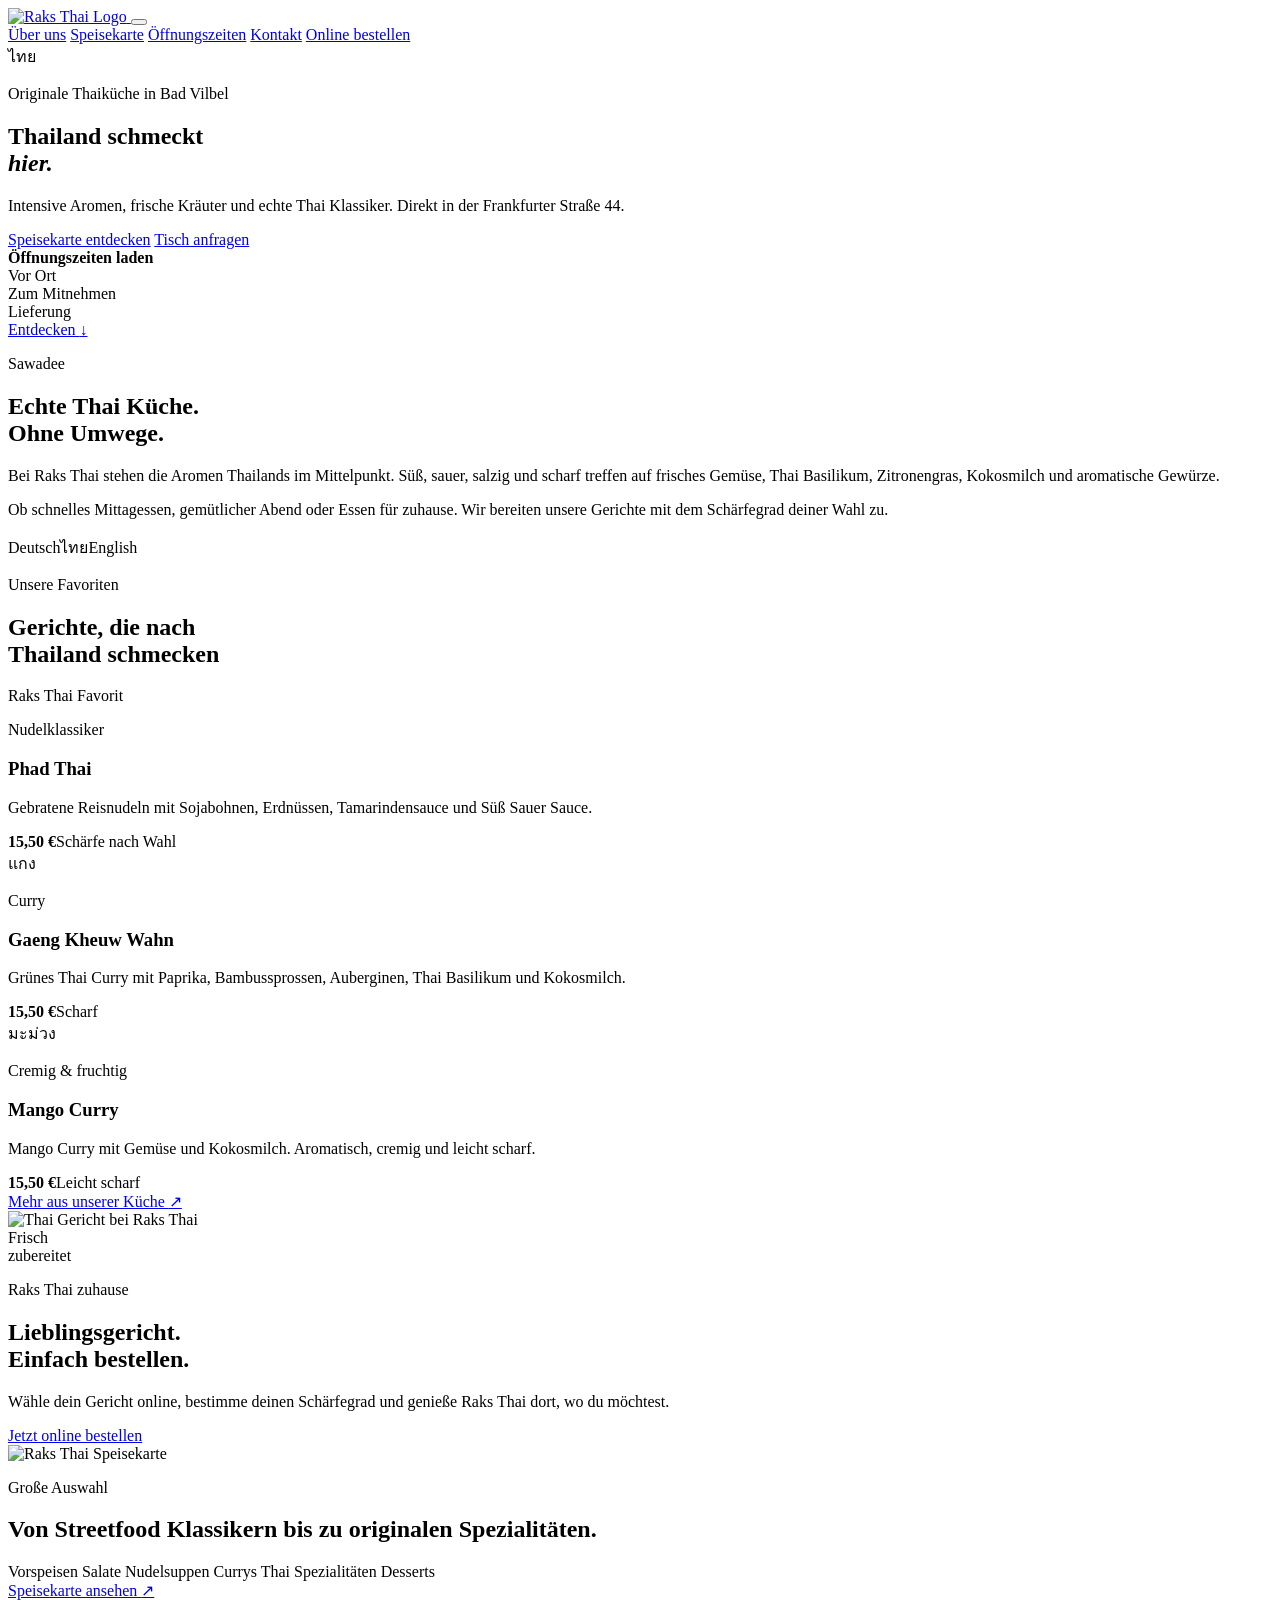
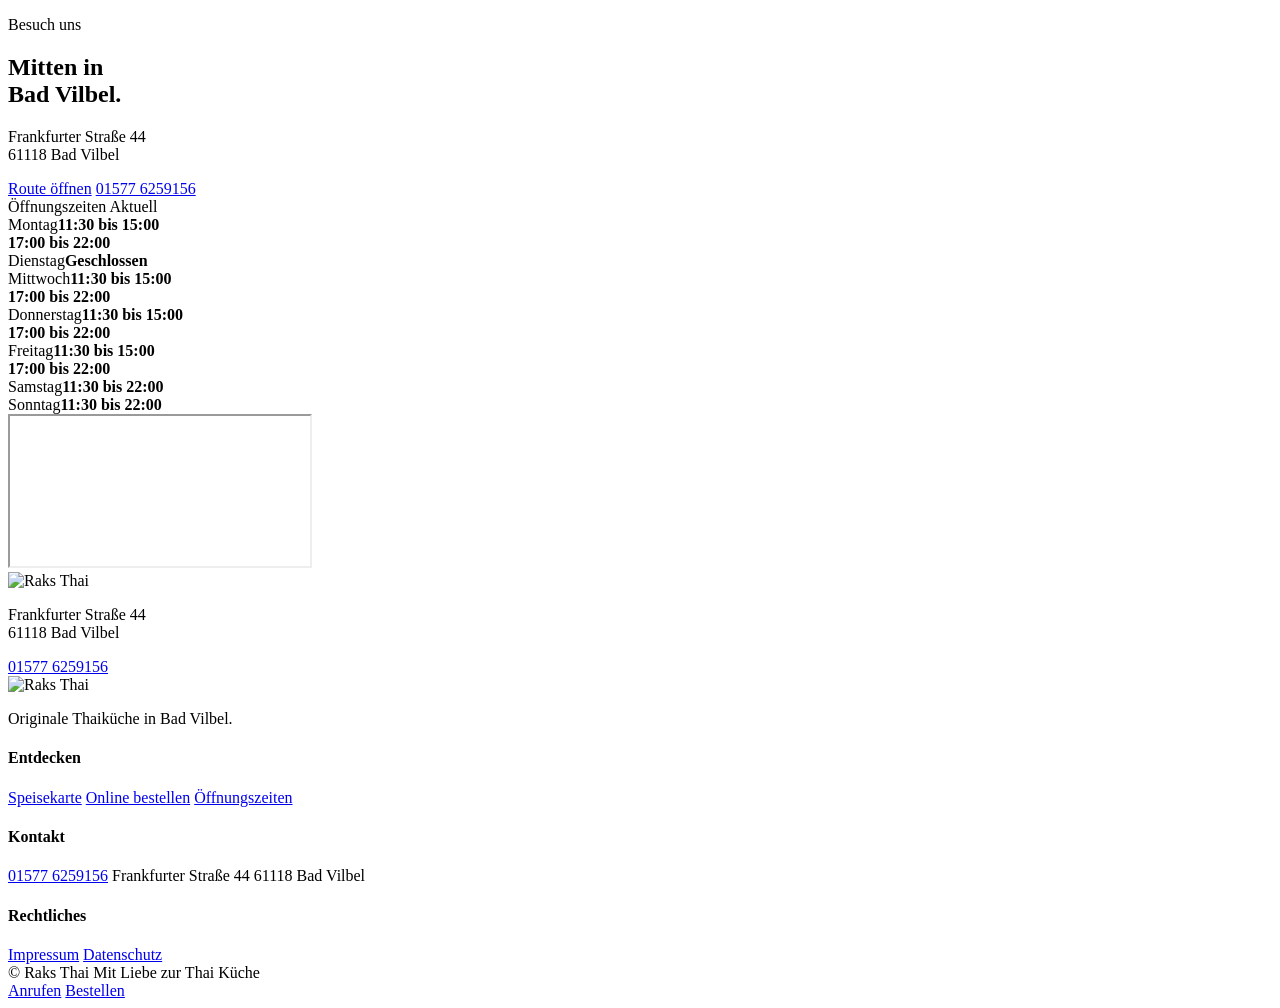
==== index.html @ 55d2ac57 "Build Raks Thai homepage" ====
<!doctype html>
<html lang="de">
<head>
  <meta charset="utf-8">
  <meta name="viewport" content="width=device-width, initial-scale=1">
  <title>Raks Thai | Originale Thaiküche in Bad Vilbel</title>
  <meta name="description" content="Authentische thailändische Küche in Bad Vilbel. Raks Thai serviert Thai Klassiker, Currys, Phad Thai und originale Spezialitäten frisch vor Ort und zum Mitnehmen.">
  <meta name="theme-color" content="#8f1f24">
  <meta property="og:title" content="Raks Thai | Originale Thaiküche in Bad Vilbel">
  <meta property="og:description" content="Authentische Thai Küche mit kräftigen Aromen, frischen Zutaten und echter Gastfreundschaft.">
  <meta property="og:type" content="restaurant">
  <meta property="og:image" content="https://images-cdn.sellwerk.de/?format=jpeg&src=https%3A%2F%2Fimages.sellwerk.de%2Fcompanyimages%2F22cda098-b34c-4982-bbed-6cd70a6746fd%2F3be06e73-dcd8-406e-a122-ca9f0f083977-original&width=2400">
  <link rel="preconnect" href="https://fonts.googleapis.com">
  <link rel="preconnect" href="https://fonts.gstatic.com" crossorigin>
  <link href="https://fonts.googleapis.com/css2?family=DM+Sans:wght@400;500;600;700&family=Playfair+Display:wght@600;700&display=swap" rel="stylesheet">
  <link rel="icon" href="https://static.lieferando.de/images/restaurants/de/RN5QORRN/logo_465x320.png">
  <link rel="stylesheet" href="/assets/styles.css">
  <script type="application/ld+json">
  {
    "@context":"https://schema.org",
    "@type":"Restaurant",
    "name":"Raks Thai Originales Thairestaurant",
    "image":"https://images-cdn.sellwerk.de/?format=jpeg&src=https%3A%2F%2Fimages.sellwerk.de%2Fcompanyimages%2F22cda098-b34c-4982-bbed-6cd70a6746fd%2F3be06e73-dcd8-406e-a122-ca9f0f083977-original&width=2400",
    "telephone":"+4915776259156",
    "servesCuisine":"Thai",
    "priceRange":"€€",
    "address":{
      "@type":"PostalAddress",
      "streetAddress":"Frankfurter Straße 44",
      "postalCode":"61118",
      "addressLocality":"Bad Vilbel",
      "addressCountry":"DE"
    },
    "openingHoursSpecification":[
      {"@type":"OpeningHoursSpecification","dayOfWeek":"Monday","opens":"11:30","closes":"15:00"},
      {"@type":"OpeningHoursSpecification","dayOfWeek":"Monday","opens":"17:00","closes":"22:00"},
      {"@type":"OpeningHoursSpecification","dayOfWeek":["Wednesday","Thursday","Friday"],"opens":"11:30","closes":"15:00"},
      {"@type":"OpeningHoursSpecification","dayOfWeek":["Wednesday","Thursday","Friday"],"opens":"17:00","closes":"22:00"},
      {"@type":"OpeningHoursSpecification","dayOfWeek":["Saturday","Sunday"],"opens":"11:30","closes":"22:00"}
    ]
  }
  </script>
</head>
<body>
  <div class="grain"></div>

  <header class="site-header" data-header>
    <a class="brand" href="/" aria-label="Raks Thai Startseite">
      <img src="https://static.lieferando.de/images/restaurants/de/RN5QORRN/logo_465x320.png" alt="Raks Thai Logo">
    </a>
    <button class="nav-toggle" type="button" aria-label="Menü öffnen" aria-expanded="false" data-nav-toggle>
      <span></span><span></span>
    </button>
    <nav class="main-nav" data-nav>
      <a href="#ueber-uns">Über uns</a>
      <a href="/speisekarte.html">Speisekarte</a>
      <a href="#zeiten">Öffnungszeiten</a>
      <a href="#kontakt">Kontakt</a>
      <a class="nav-cta" href="https://www.raks-thai-thailndisches-restaurant-bad-vilbel.de/" target="_blank" rel="noopener">Online bestellen</a>
    </nav>
  </header>

  <main>
    <section class="hero">
      <div class="hero-media" aria-hidden="true"></div>
      <div class="hero-shade"></div>
      <div class="thai-mark thai-mark-one">ไทย</div>
      <div class="hero-content container reveal">
        <p class="eyebrow">Originale Thaiküche in Bad Vilbel</p>
        <h1>Thailand schmeckt<br><em>hier.</em></h1>
        <p class="hero-copy">Intensive Aromen, frische Kräuter und echte Thai Klassiker. Direkt in der Frankfurter Straße 44.</p>
        <div class="hero-actions">
          <a class="btn btn-primary" href="/speisekarte.html">Speisekarte entdecken</a>
          <a class="btn btn-ghost" href="tel:+4915776259156">Tisch anfragen</a>
        </div>
        <div class="hero-meta">
          <div><span class="dot"></span><strong data-open-label>Öffnungszeiten laden</strong></div>
          <div>Vor Ort</div>
          <div>Zum Mitnehmen</div>
          <div>Lieferung</div>
        </div>
      </div>
      <a class="scroll-hint" href="#signatures" aria-label="Weiter zu unseren Gerichten">Entdecken <span>↓</span></a>
    </section>

    <section class="intro section" id="ueber-uns">
      <div class="container split">
        <div class="section-heading reveal">
          <p class="eyebrow dark">Sawadee</p>
          <h2>Echte Thai Küche.<br>Ohne Umwege.</h2>
        </div>
        <div class="intro-copy reveal">
          <p class="lead">Bei Raks Thai stehen die Aromen Thailands im Mittelpunkt. Süß, sauer, salzig und scharf treffen auf frisches Gemüse, Thai Basilikum, Zitronengras, Kokosmilch und aromatische Gewürze.</p>
          <p>Ob schnelles Mittagessen, gemütlicher Abend oder Essen für zuhause. Wir bereiten unsere Gerichte mit dem Schärfegrad deiner Wahl zu.</p>
          <div class="mini-features">
            <span>Deutsch</span><span>ไทย</span><span>English</span>
          </div>
        </div>
      </div>
    </section>

    <section class="signatures section" id="signatures">
      <div class="container">
        <div class="section-heading centered reveal">
          <p class="eyebrow">Unsere Favoriten</p>
          <h2>Gerichte, die nach<br>Thailand schmecken</h2>
        </div>

        <div class="dish-grid">
          <article class="dish-card dish-featured reveal">
            <div class="dish-photo photo-main">
              <span class="dish-badge">Raks Thai Favorit</span>
            </div>
            <div class="dish-info">
              <p class="dish-kicker">Nudelklassiker</p>
              <h3>Phad Thai</h3>
              <p>Gebratene Reisnudeln mit Sojabohnen, Erdnüssen, Tamarindensauce und Süß Sauer Sauce.</p>
              <div class="dish-bottom"><strong>15,50 €</strong><span>Schärfe nach Wahl</span></div>
            </div>
          </article>

          <article class="dish-card reveal">
            <div class="dish-illustration curry">
              <span>แกง</span>
            </div>
            <div class="dish-info">
              <p class="dish-kicker">Curry</p>
              <h3>Gaeng Kheuw Wahn</h3>
              <p>Grünes Thai Curry mit Paprika, Bambussprossen, Auberginen, Thai Basilikum und Kokosmilch.</p>
              <div class="dish-bottom"><strong>15,50 €</strong><span>Scharf</span></div>
            </div>
          </article>

          <article class="dish-card reveal">
            <div class="dish-illustration mango">
              <span>มะม่วง</span>
            </div>
            <div class="dish-info">
              <p class="dish-kicker">Cremig & fruchtig</p>
              <h3>Mango Curry</h3>
              <p>Mango Curry mit Gemüse und Kokosmilch. Aromatisch, cremig und leicht scharf.</p>
              <div class="dish-bottom"><strong>15,50 €</strong><span>Leicht scharf</span></div>
            </div>
          </article>
        </div>

        <div class="section-cta reveal">
          <a class="text-link" href="/speisekarte.html">Mehr aus unserer Küche <span>↗</span></a>
        </div>
      </div>
    </section>

    <section class="order-band section">
      <div class="container order-grid">
        <div class="order-visual reveal">
          <img src="https://images-cdn.sellwerk.de/?format=jpeg&src=https%3A%2F%2Fimages.sellwerk.de%2Fcompanyimages%2F22cda098-b34c-4982-bbed-6cd70a6746fd%2F3be06e73-dcd8-406e-a122-ca9f0f083977-original&width=2400" alt="Thai Gericht bei Raks Thai" loading="lazy">
          <div class="order-stamp">Frisch<br>zubereitet</div>
        </div>
        <div class="order-copy reveal">
          <p class="eyebrow dark">Raks Thai zuhause</p>
          <h2>Lieblingsgericht.<br>Einfach bestellen.</h2>
          <p>Wähle dein Gericht online, bestimme deinen Schärfegrad und genieße Raks Thai dort, wo du möchtest.</p>
          <a class="btn btn-dark" href="https://www.raks-thai-thailndisches-restaurant-bad-vilbel.de/" target="_blank" rel="noopener">Jetzt online bestellen</a>
        </div>
      </div>
    </section>

    <section class="menu-preview section">
      <div class="container menu-preview-grid">
        <div class="menu-shot reveal">
          <img src="https://menu02.restaurantguru.com/m2/menu-Raks-Thai-Originales-Thairestaurant-6f3.jpg" alt="Raks Thai Speisekarte" loading="lazy">
        </div>
        <div class="menu-preview-copy reveal">
          <p class="eyebrow">Große Auswahl</p>
          <h2>Von Streetfood Klassikern bis zu originalen Spezialitäten.</h2>
          <div class="menu-categories">
            <span>Vorspeisen</span>
            <span>Salate</span>
            <span>Nudelsuppen</span>
            <span>Currys</span>
            <span>Thai Spezialitäten</span>
            <span>Desserts</span>
          </div>
          <a class="text-link light" href="/speisekarte.html">Speisekarte ansehen <span>↗</span></a>
        </div>
      </div>
    </section>

    <section class="visit section" id="zeiten">
      <div class="container visit-grid">
        <div class="visit-copy reveal">
          <p class="eyebrow dark">Besuch uns</p>
          <h2>Mitten in<br>Bad Vilbel.</h2>
          <p class="address">Frankfurter Straße 44<br>61118 Bad Vilbel</p>
          <div class="visit-buttons">
            <a class="btn btn-dark" href="https://www.google.com/maps/search/?api=1&query=Raks+Thai+Frankfurter+Strasse+44+61118+Bad+Vilbel" target="_blank" rel="noopener">Route öffnen</a>
            <a class="btn btn-outline-dark" href="tel:+4915776259156">01577 6259156</a>
          </div>
        </div>

        <div class="hours-card reveal">
          <div class="hours-top">
            <span>Öffnungszeiten</span>
            <span class="open-pill" data-open-pill>Aktuell</span>
          </div>
          <div class="hours-list">
            <div><span>Montag</span><strong>11:30 bis 15:00<br>17:00 bis 22:00</strong></div>
            <div class="closed"><span>Dienstag</span><strong>Geschlossen</strong></div>
            <div><span>Mittwoch</span><strong>11:30 bis 15:00<br>17:00 bis 22:00</strong></div>
            <div><span>Donnerstag</span><strong>11:30 bis 15:00<br>17:00 bis 22:00</strong></div>
            <div><span>Freitag</span><strong>11:30 bis 15:00<br>17:00 bis 22:00</strong></div>
            <div><span>Samstag</span><strong>11:30 bis 22:00</strong></div>
            <div><span>Sonntag</span><strong>11:30 bis 22:00</strong></div>
          </div>
        </div>
      </div>
    </section>

    <section class="map-wrap" id="kontakt">
      <iframe title="Raks Thai auf der Karte" src="https://maps.google.com/maps?q=Frankfurter%20Stra%C3%9Fe%2044%2C%2061118%20Bad%20Vilbel&t=&z=16&ie=UTF8&iwloc=&output=embed" loading="lazy" referrerpolicy="no-referrer-when-downgrade"></iframe>
      <div class="map-card">
        <img src="https://static.lieferando.de/images/restaurants/de/RN5QORRN/logo_465x320.png" alt="Raks Thai">
        <p>Frankfurter Straße 44<br>61118 Bad Vilbel</p>
        <a href="tel:+4915776259156">01577 6259156</a>
      </div>
    </section>
  </main>

  <footer class="footer">
    <div class="container footer-grid">
      <div class="footer-brand">
        <img src="https://static.lieferando.de/images/restaurants/de/RN5QORRN/logo_465x320.png" alt="Raks Thai">
        <p>Originale Thaiküche in Bad Vilbel.</p>
      </div>
      <div>
        <h4>Entdecken</h4>
        <a href="/speisekarte.html">Speisekarte</a>
        <a href="https://www.raks-thai-thailndisches-restaurant-bad-vilbel.de/" target="_blank" rel="noopener">Online bestellen</a>
        <a href="#zeiten">Öffnungszeiten</a>
      </div>
      <div>
        <h4>Kontakt</h4>
        <a href="tel:+4915776259156">01577 6259156</a>
        <span>Frankfurter Straße 44</span>
        <span>61118 Bad Vilbel</span>
      </div>
      <div>
        <h4>Rechtliches</h4>
        <a href="/impressum.html">Impressum</a>
        <a href="/datenschutz.html">Datenschutz</a>
      </div>
    </div>
    <div class="container footer-bottom">
      <span>© <span data-year></span> Raks Thai</span>
      <span>Mit Liebe zur Thai Küche</span>
    </div>
  </footer>

  <div class="mobile-actions">
    <a href="tel:+4915776259156">Anrufen</a>
    <a class="mobile-primary" href="https://www.raks-thai-thailndisches-restaurant-bad-vilbel.de/" target="_blank" rel="noopener">Bestellen</a>
  </div>

  <script src="/assets/app.js" defer></script>
</body>
</html>
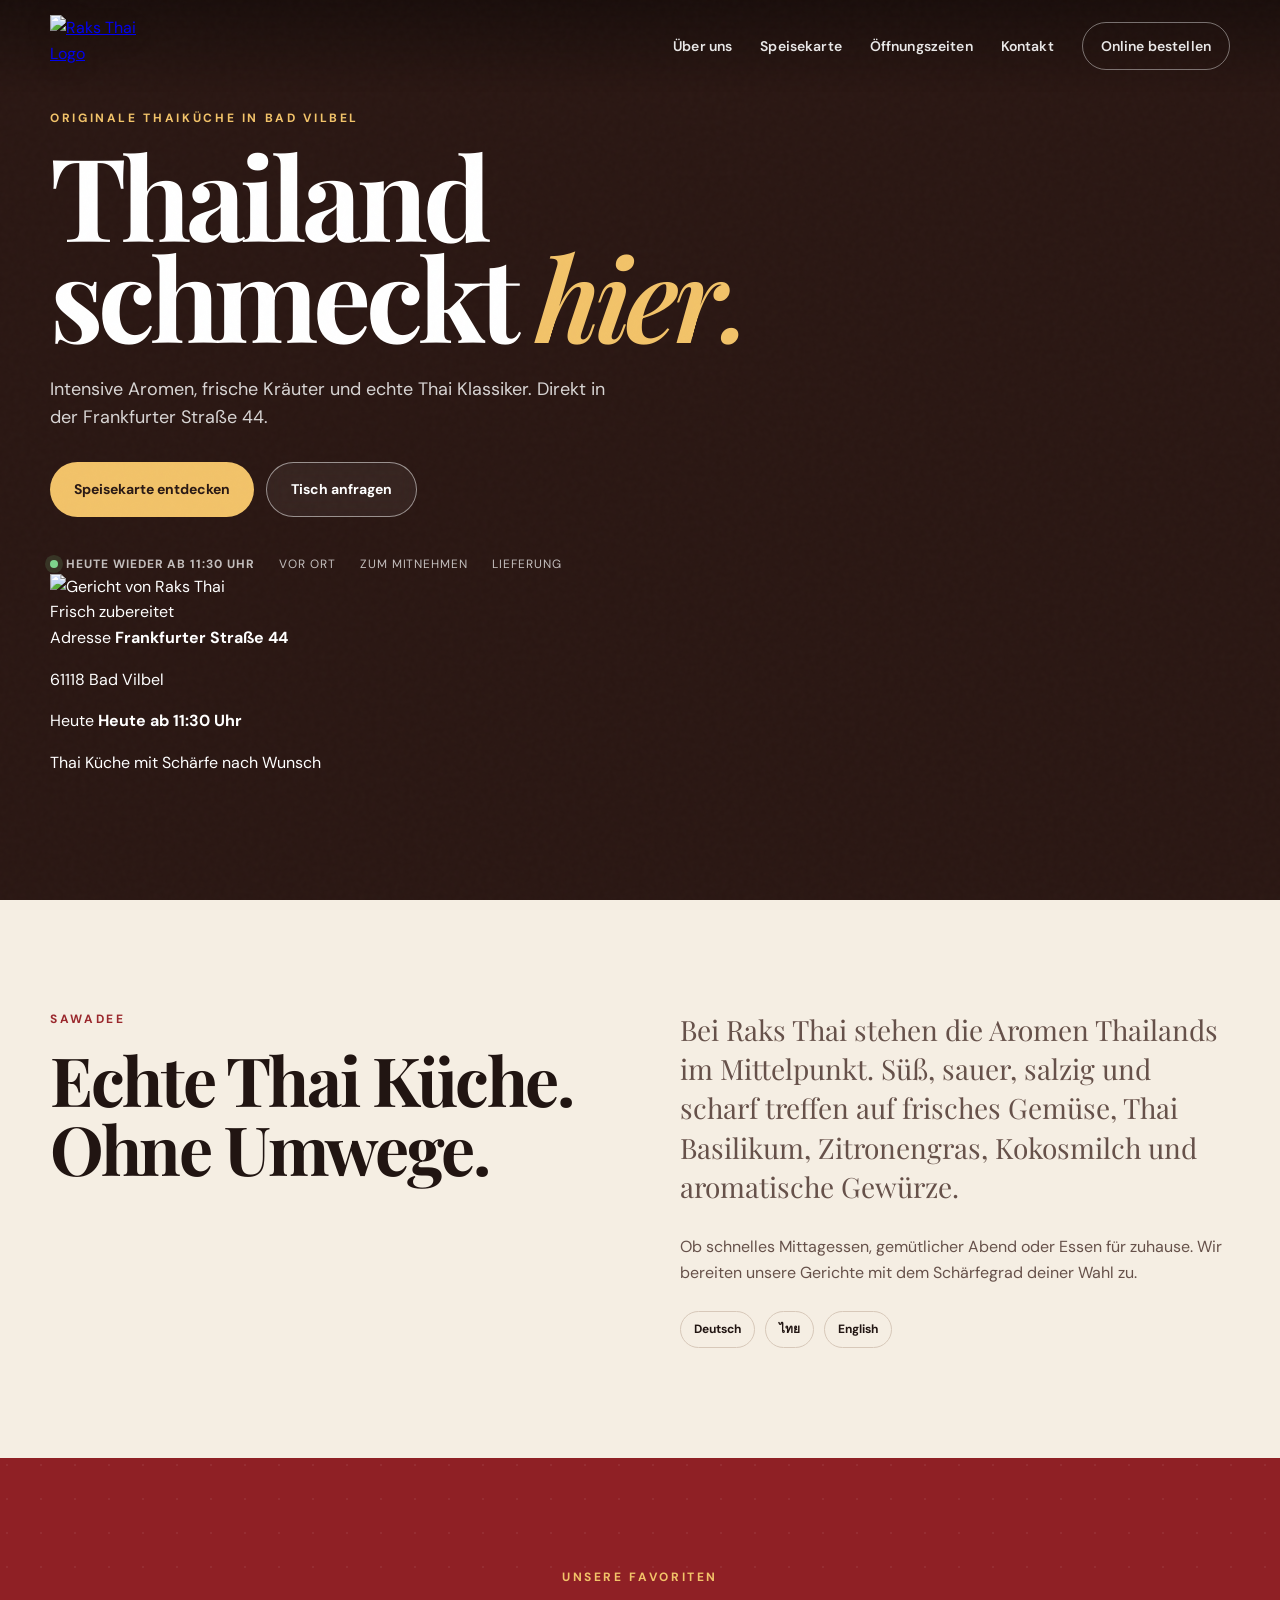
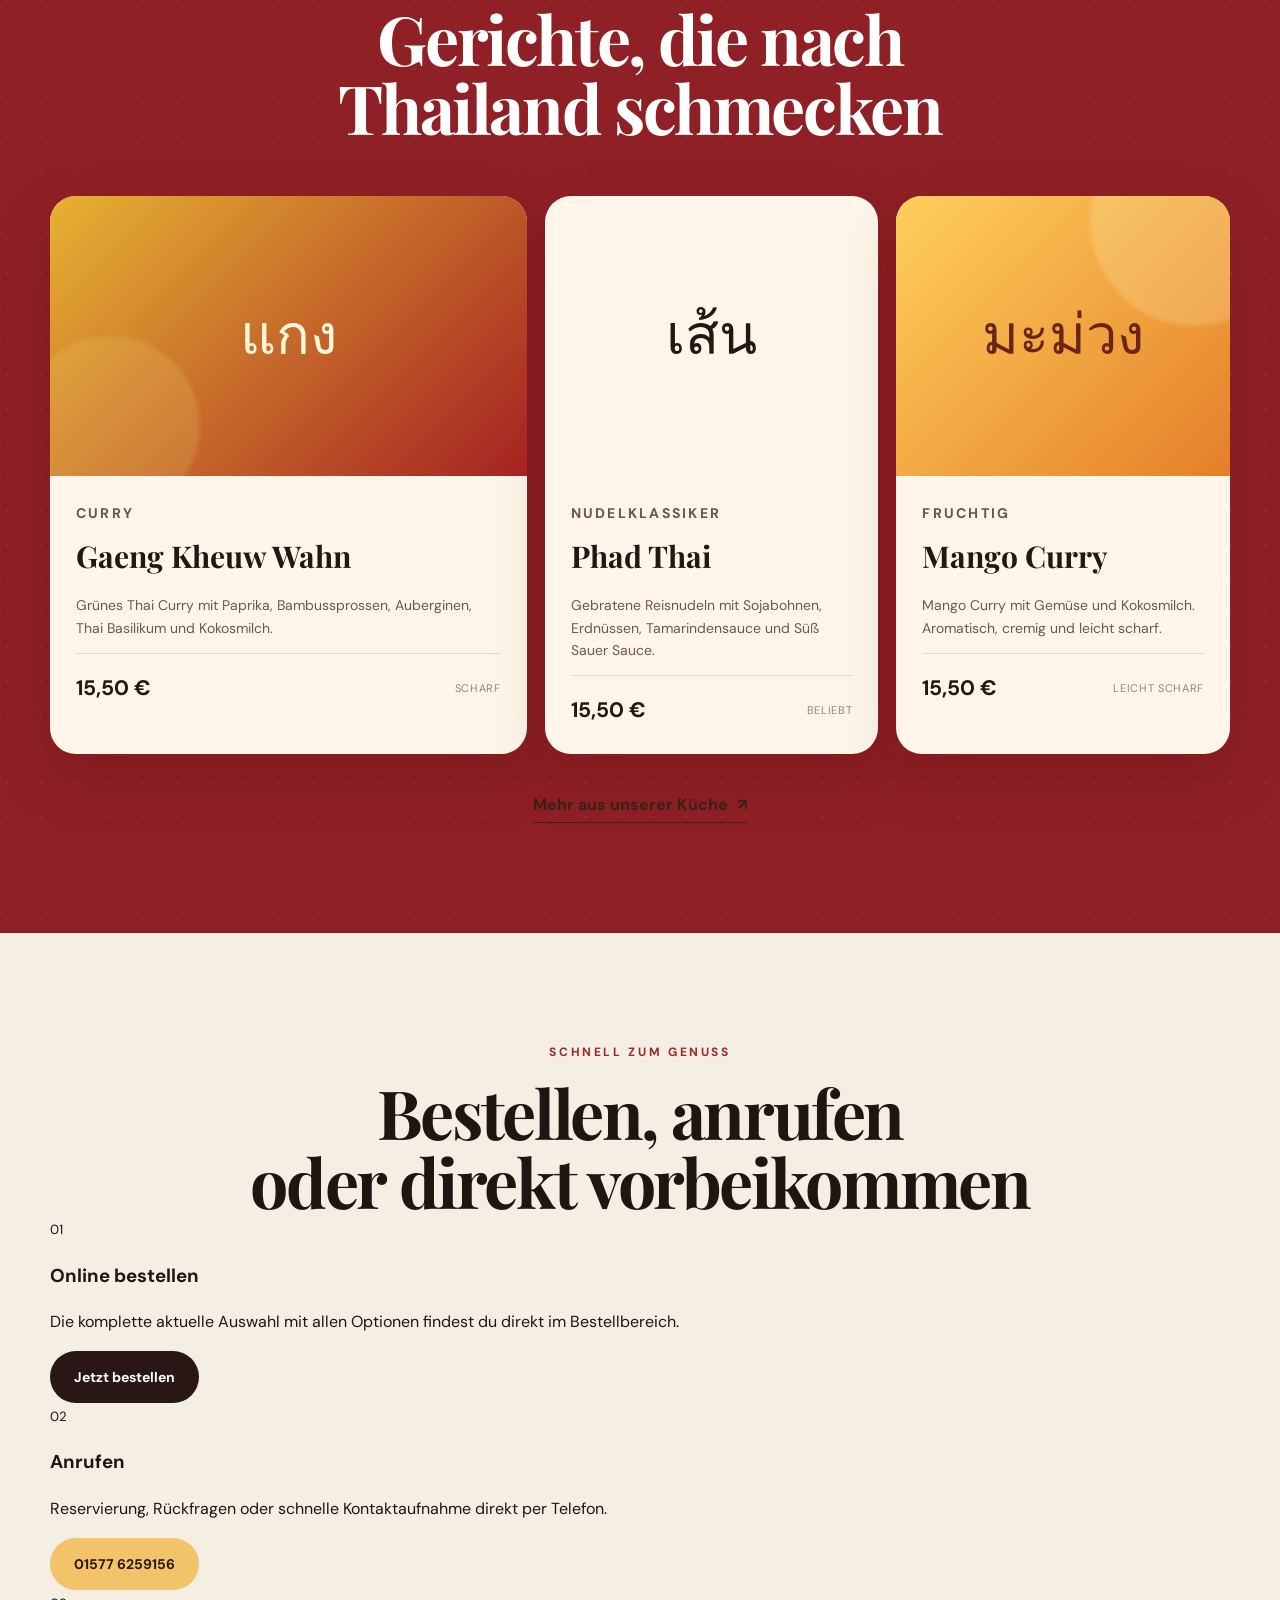
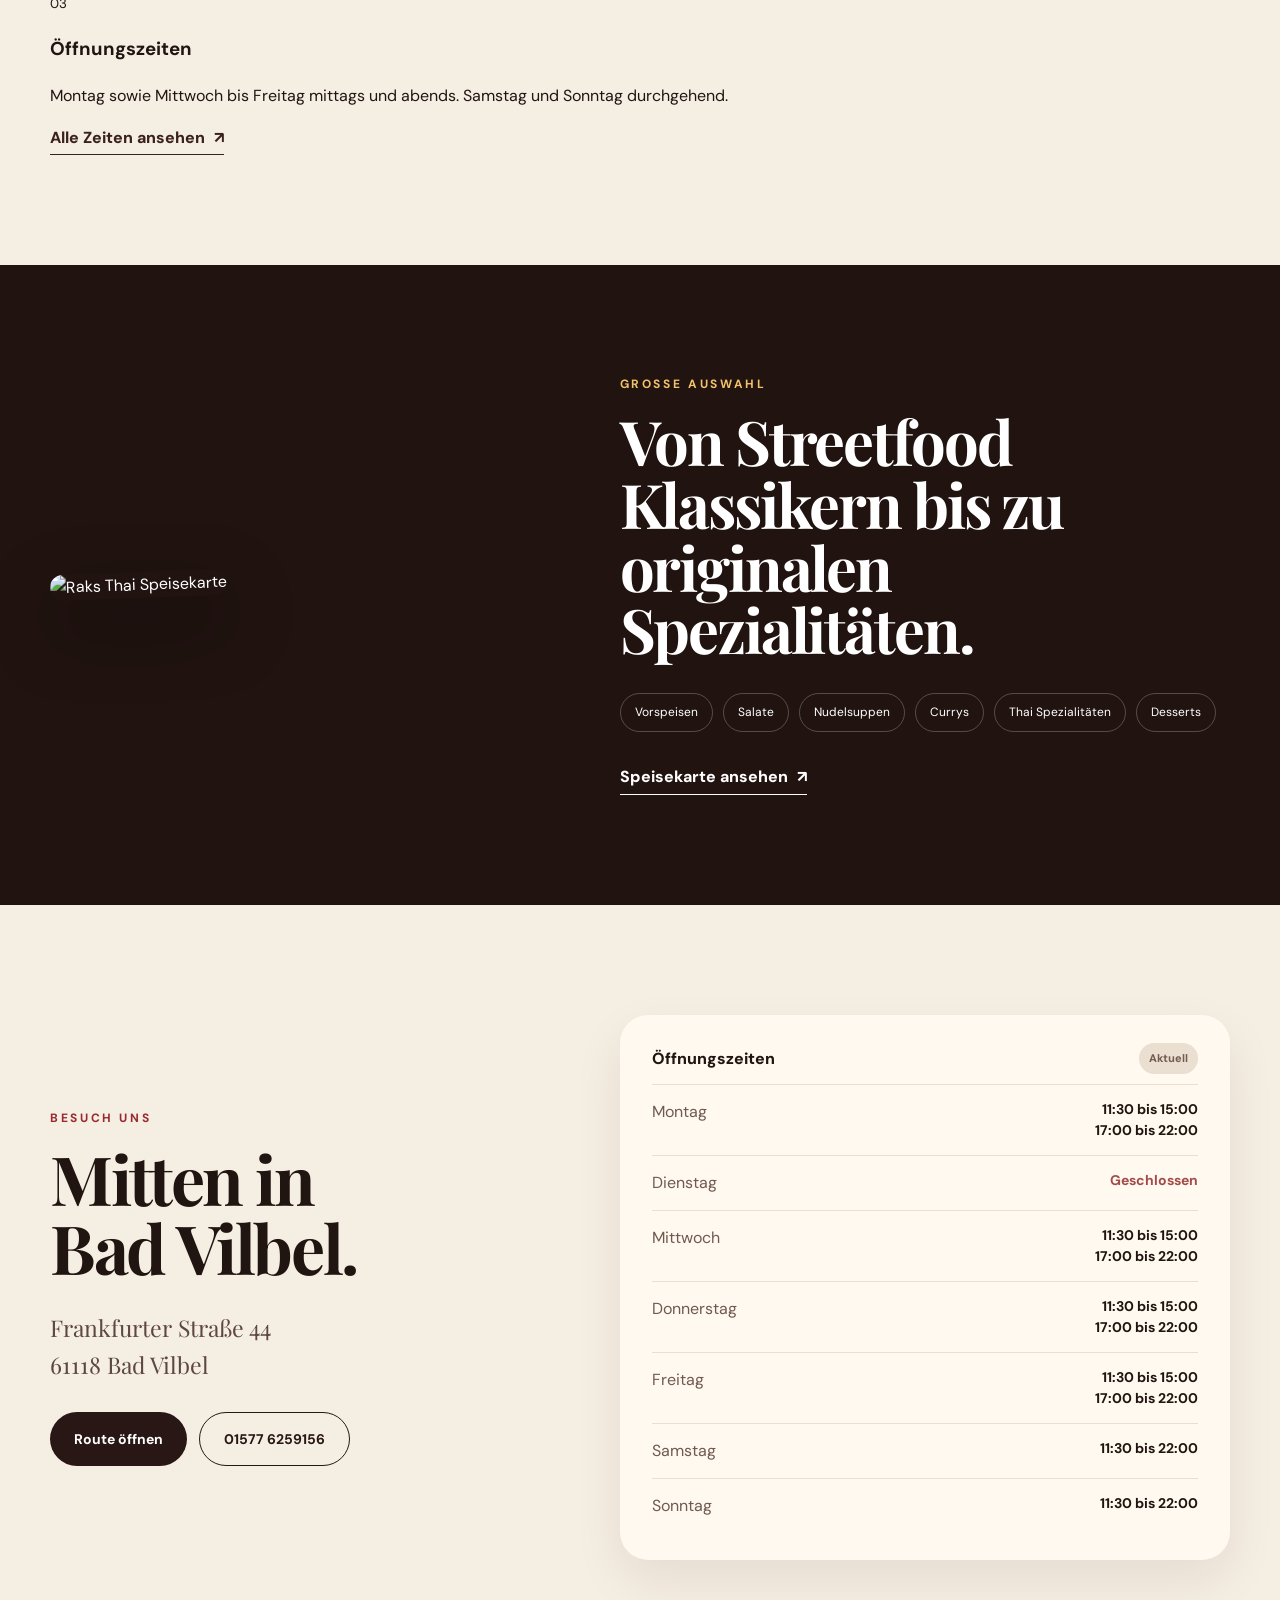
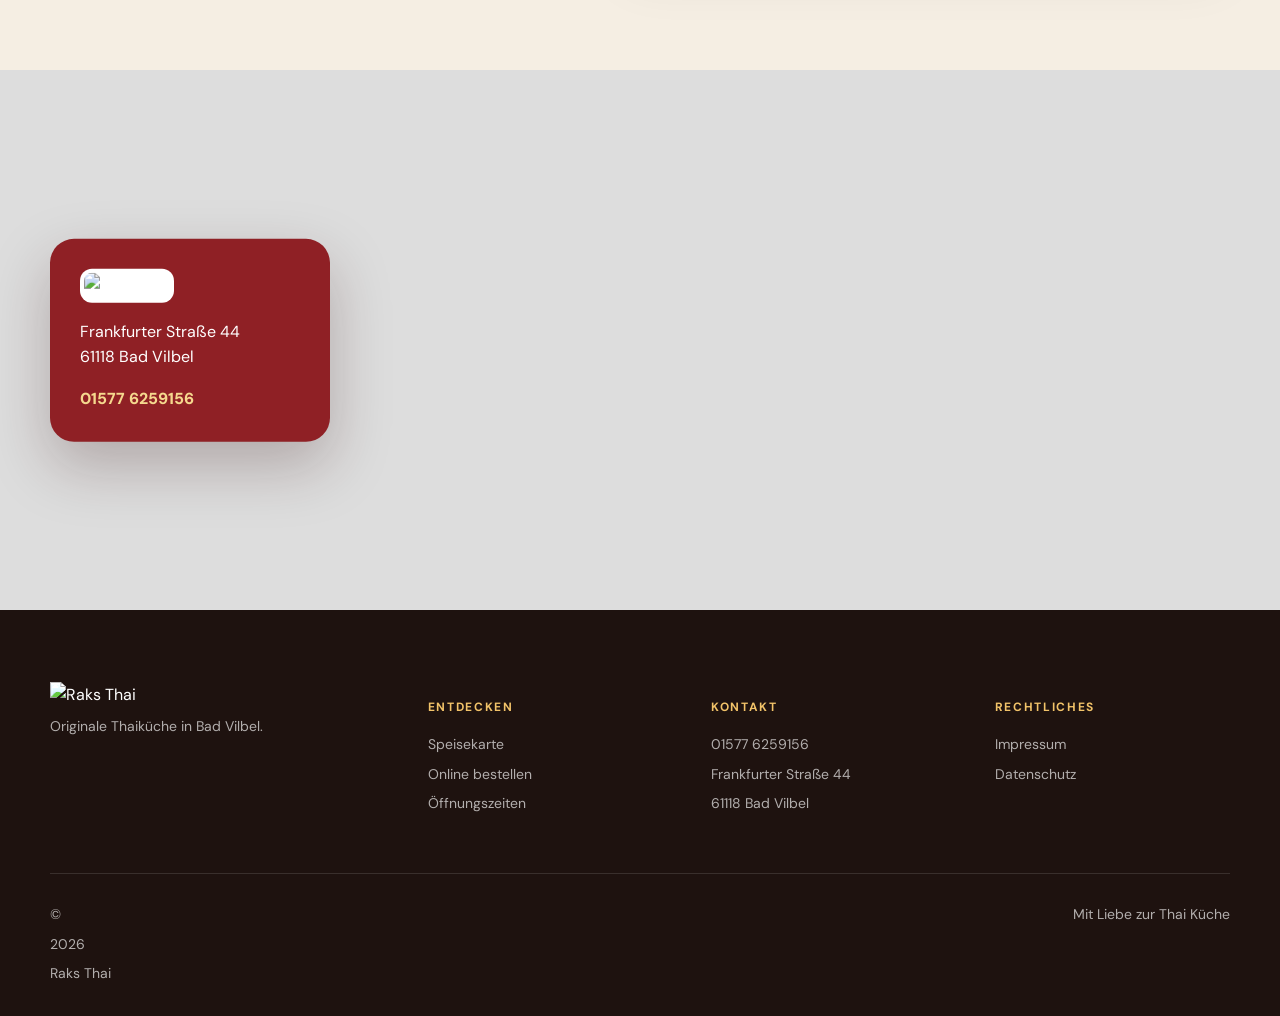
==== commit 4b6f5fba: "Improve hero, remove repeated food image and redesign CTA section" ====
--- a/index.html
+++ b/index.html
@@ -62,25 +62,43 @@
 
   <main>
     <section class="hero">
-      <div class="hero-media" aria-hidden="true"></div>
-      <div class="hero-shade"></div>
-      <div class="thai-mark thai-mark-one">ไทย</div>
-      <div class="hero-content container reveal">
-        <p class="eyebrow">Originale Thaiküche in Bad Vilbel</p>
-        <h1>Thailand schmeckt<br><em>hier.</em></h1>
-        <p class="hero-copy">Intensive Aromen, frische Kräuter und echte Thai Klassiker. Direkt in der Frankfurter Straße 44.</p>
-        <div class="hero-actions">
-          <a class="btn btn-primary" href="/speisekarte.html">Speisekarte entdecken</a>
-          <a class="btn btn-ghost" href="tel:+4915776259156">Tisch anfragen</a>
-        </div>
-        <div class="hero-meta">
-          <div><span class="dot"></span><strong data-open-label>Öffnungszeiten laden</strong></div>
-          <div>Vor Ort</div>
-          <div>Zum Mitnehmen</div>
-          <div>Lieferung</div>
-        </div>
-      </div>
-      <a class="scroll-hint" href="#signatures" aria-label="Weiter zu unseren Gerichten">Entdecken <span>↓</span></a>
+      <div class="hero-ornament" aria-hidden="true"></div>
+      <div class="container hero-shell reveal">
+        <div class="hero-copy-wrap">
+          <p class="eyebrow">Originale Thaiküche in Bad Vilbel</p>
+          <h1>Thailand schmeckt <em>hier.</em></h1>
+          <p class="hero-copy">Intensive Aromen, frische Kräuter und echte Thai Klassiker. Direkt in der Frankfurter Straße 44.</p>
+          <div class="hero-actions">
+            <a class="btn btn-primary" href="/speisekarte.html">Speisekarte entdecken</a>
+            <a class="btn btn-ghost" href="tel:+4915776259156">Tisch anfragen</a>
+          </div>
+          <div class="hero-meta">
+            <div><span class="dot"></span><strong data-open-label>Öffnungszeiten laden</strong></div>
+            <div>Vor Ort</div>
+            <div>Zum Mitnehmen</div>
+            <div>Lieferung</div>
+          </div>
+        </div>
+
+        <div class="hero-visual">
+          <div class="hero-photo-card">
+            <img src="https://images-cdn.sellwerk.de/?format=jpeg&src=https%3A%2F%2Fimages.sellwerk.de%2Fcompanyimages%2F22cda098-b34c-4982-bbed-6cd70a6746fd%2F3be06e73-dcd8-406e-a122-ca9f0f083977-original&width=2400" alt="Gericht von Raks Thai" fetchpriority="high">
+            <div class="hero-photo-label">Frisch zubereitet</div>
+          </div>
+          <div class="hero-mini-grid">
+            <div class="hero-mini-card">
+              <span>Adresse</span>
+              <strong>Frankfurter Straße 44</strong>
+              <p>61118 Bad Vilbel</p>
+            </div>
+            <div class="hero-mini-card dark">
+              <span>Heute</span>
+              <strong data-open-pill>Aktuell</strong>
+              <p>Thai Küche mit Schärfe nach Wunsch</p>
+            </div>
+          </div>
+        </div>
+      </div>
     </section>
 
     <section class="intro section" id="ueber-uns">
@@ -106,23 +124,9 @@
           <h2>Gerichte, die nach<br>Thailand schmecken</h2>
         </div>
 
-        <div class="dish-grid">
-          <article class="dish-card dish-featured reveal">
-            <div class="dish-photo photo-main">
-              <span class="dish-badge">Raks Thai Favorit</span>
-            </div>
-            <div class="dish-info">
-              <p class="dish-kicker">Nudelklassiker</p>
-              <h3>Phad Thai</h3>
-              <p>Gebratene Reisnudeln mit Sojabohnen, Erdnüssen, Tamarindensauce und Süß Sauer Sauce.</p>
-              <div class="dish-bottom"><strong>15,50 €</strong><span>Schärfe nach Wahl</span></div>
-            </div>
-          </article>
-
+        <div class="dish-grid no-photo-grid">
           <article class="dish-card reveal">
-            <div class="dish-illustration curry">
-              <span>แกง</span>
-            </div>
+            <div class="dish-illustration curry"><span>แกง</span></div>
             <div class="dish-info">
               <p class="dish-kicker">Curry</p>
               <h3>Gaeng Kheuw Wahn</h3>
@@ -131,12 +135,20 @@
             </div>
           </article>
 
+          <article class="dish-card reveal dish-accent">
+            <div class="dish-illustration noodles"><span>เส้น</span></div>
+            <div class="dish-info">
+              <p class="dish-kicker">Nudelklassiker</p>
+              <h3>Phad Thai</h3>
+              <p>Gebratene Reisnudeln mit Sojabohnen, Erdnüssen, Tamarindensauce und Süß Sauer Sauce.</p>
+              <div class="dish-bottom"><strong>15,50 €</strong><span>Beliebt</span></div>
+            </div>
+          </article>
+
           <article class="dish-card reveal">
-            <div class="dish-illustration mango">
-              <span>มะม่วง</span>
-            </div>
+            <div class="dish-illustration mango"><span>มะม่วง</span></div>
             <div class="dish-info">
-              <p class="dish-kicker">Cremig & fruchtig</p>
+              <p class="dish-kicker">Fruchtig</p>
               <h3>Mango Curry</h3>
               <p>Mango Curry mit Gemüse und Kokosmilch. Aromatisch, cremig und leicht scharf.</p>
               <div class="dish-bottom"><strong>15,50 €</strong><span>Leicht scharf</span></div>
@@ -150,17 +162,34 @@
       </div>
     </section>
 
-    <section class="order-band section">
-      <div class="container order-grid">
-        <div class="order-visual reveal">
-          <img src="https://images-cdn.sellwerk.de/?format=jpeg&src=https%3A%2F%2Fimages.sellwerk.de%2Fcompanyimages%2F22cda098-b34c-4982-bbed-6cd70a6746fd%2F3be06e73-dcd8-406e-a122-ca9f0f083977-original&width=2400" alt="Thai Gericht bei Raks Thai" loading="lazy">
-          <div class="order-stamp">Frisch<br>zubereitet</div>
-        </div>
-        <div class="order-copy reveal">
-          <p class="eyebrow dark">Raks Thai zuhause</p>
-          <h2>Lieblingsgericht.<br>Einfach bestellen.</h2>
-          <p>Wähle dein Gericht online, bestimme deinen Schärfegrad und genieße Raks Thai dort, wo du möchtest.</p>
-          <a class="btn btn-dark" href="https://www.raks-thai-thailndisches-restaurant-bad-vilbel.de/" target="_blank" rel="noopener">Jetzt online bestellen</a>
+    <section class="service-band section">
+      <div class="container">
+        <div class="section-heading centered reveal">
+          <p class="eyebrow dark">Schnell zum Genuss</p>
+          <h2>Bestellen, anrufen<br>oder direkt vorbeikommen</h2>
+        </div>
+
+        <div class="service-grid">
+          <article class="service-card reveal">
+            <small>01</small>
+            <h3>Online bestellen</h3>
+            <p>Die komplette aktuelle Auswahl mit allen Optionen findest du direkt im Bestellbereich.</p>
+            <a class="btn btn-dark" href="https://www.raks-thai-thailndisches-restaurant-bad-vilbel.de/" target="_blank" rel="noopener">Jetzt bestellen</a>
+          </article>
+
+          <article class="service-card reveal highlight">
+            <small>02</small>
+            <h3>Anrufen</h3>
+            <p>Reservierung, Rückfragen oder schnelle Kontaktaufnahme direkt per Telefon.</p>
+            <a class="btn btn-primary" href="tel:+4915776259156">01577 6259156</a>
+          </article>
+
+          <article class="service-card reveal">
+            <small>03</small>
+            <h3>Öffnungszeiten</h3>
+            <p>Montag sowie Mittwoch bis Freitag mittags und abends. Samstag und Sonntag durchgehend.</p>
+            <a class="text-link" href="#zeiten">Alle Zeiten ansehen <span>↗</span></a>
+          </article>
         </div>
       </div>
     </section>
--- a/assets/styles.css
+++ b/assets/styles.css
@@ -0,0 +1,3 @@
+*{box-sizing:border-box}html{scroll-behavior:smooth}body{margin:0;font-family:"DM Sans",system-ui,sans-serif;color:#211512;background:#f5eee3;line-height:1.6}.grain{position:fixed;inset:0;pointer-events:none;z-index:99;opacity:.04;background-image:url("data:image/svg+xml,%3Csvg viewBox='0 0 180 180' xmlns='http://www.w3.org/2000/svg'%3E%3Cfilter id='n'%3E%3CfeTurbulence type='fractalNoise' baseFrequency='.9' numOctaves='3' stitchTiles='stitch'/%3E%3C/filter%3E%3Crect width='100%25' height='100%25' filter='url(%23n)' opacity='.55'/%3E%3C/svg%3E")}.container{width:min(1180px,calc(100% - 48px));margin:auto}.section{padding:110px 0}.site-header{position:fixed;top:0;left:0;right:0;height:92px;z-index:60;display:flex;align-items:center;justify-content:space-between;padding:0 max(24px,calc((100vw - 1180px)/2));transition:.35s;background:linear-gradient(180deg,rgba(0,0,0,.38),transparent)}.site-header.scrolled,.site-header.solid{height:76px;background:rgba(32,18,15,.95);backdrop-filter:blur(16px);box-shadow:0 12px 35px rgba(0,0,0,.12)}.brand{display:flex;align-items:center;width:120px;height:62px}.brand img{width:100%;height:100%;object-fit:contain;filter:drop-shadow(0 4px 12px rgba(0,0,0,.16))}.main-nav{display:flex;align-items:center;gap:28px}.main-nav a{color:#fff;text-decoration:none;font-size:14px;font-weight:600;letter-spacing:.01em;opacity:.9}.main-nav a:hover,.main-nav a.active{opacity:1}.main-nav .nav-cta{border:1px solid rgba(255,255,255,.45);padding:12px 18px;border-radius:999px}.nav-toggle{display:none;background:none;border:0;width:42px;height:42px;position:relative}.nav-toggle span{position:absolute;left:8px;right:8px;height:2px;background:#fff}.nav-toggle span:first-child{top:15px}.nav-toggle span:last-child{top:25px}.hero{height:min(920px,100svh);min-height:720px;position:relative;display:flex;align-items:flex-end;overflow:hidden;background:#2a1713;color:#fff}.hero-media{position:absolute;inset:0;background:url("https://images-cdn.sellwerk.de/?format=jpeg&src=https%3A%2F%2Fimages.sellwerk.de%2Fcompanyimages%2F22cda098-b34c-4982-bbed-6cd70a6746fd%2F3be06e73-dcd8-406e-a122-ca9f0f083977-original&width=2400") center/cover no-repeat;transform:scale(1.025);animation:heroZoom 14s ease-out forwards}@keyframes heroZoom{to{transform:scale(1.08)}}.hero-shade{position:absolute;inset:0;background:linear-gradient(90deg,rgba(22,10,8,.82) 0%,rgba(22,10,8,.57) 42%,rgba(22,10,8,.1) 76%),linear-gradient(0deg,rgba(20,9,7,.76),transparent 60%)}.thai-mark{position:absolute;color:rgba(255,210,106,.13);font-family:serif;font-size:clamp(130px,19vw,310px);right:3%;top:11%;line-height:1;transform:rotate(-7deg)}.hero-content{position:relative;z-index:2;padding-bottom:92px}.eyebrow{text-transform:uppercase;letter-spacing:.22em;font-weight:700;font-size:12px;color:#f2c369;margin:0 0 16px}.eyebrow.dark{color:#9a282d}.hero h1,.menu-hero h1{font-family:"Playfair Display",serif;font-size:clamp(62px,9vw,126px);line-height:.88;letter-spacing:-.045em;margin:0;max-width:900px;font-weight:700}.hero h1 em,.menu-hero h1 em{color:#f2c369;font-style:italic;font-weight:600}.hero-copy{max-width:560px;font-size:18px;color:rgba(255,255,255,.82);margin:28px 0 30px}.hero-actions,.visit-buttons{display:flex;gap:12px;flex-wrap:wrap}.btn{display:inline-flex;align-items:center;justify-content:center;padding:15px 24px;border-radius:999px;text-decoration:none;font-weight:700;font-size:14px;transition:.25s}.btn:hover{transform:translateY(-2px)}.btn-primary{background:#f2c369;color:#291814}.btn-ghost{border:1px solid rgba(255,255,255,.5);color:#fff;background:rgba(255,255,255,.06);backdrop-filter:blur(8px)}.btn-dark{background:#281714;color:#fff}.btn-outline-dark{border:1px solid #281714;color:#281714}.hero-meta{display:flex;gap:24px;align-items:center;margin-top:38px;color:rgba(255,255,255,.72);font-size:12px;text-transform:uppercase;letter-spacing:.08em}.hero-meta div{display:flex;align-items:center;gap:8px}.dot{width:8px;height:8px;border-radius:50%;background:#7dd68d;box-shadow:0 0 0 5px rgba(125,214,141,.15)}.scroll-hint{position:absolute;right:36px;bottom:36px;z-index:4;color:#fff;text-decoration:none;font-size:12px;letter-spacing:.1em;text-transform:uppercase;writing-mode:vertical-rl;display:flex;align-items:center;gap:10px}.scroll-hint span{font-size:18px}.split{display:grid;grid-template-columns:1fr 1fr;gap:80px;align-items:start}.section-heading h2,.order-copy h2,.visit-copy h2,.menu-preview-copy h2,.full-menu-cta h2{font-family:"Playfair Display",serif;font-size:clamp(42px,5.3vw,76px);line-height:1.02;letter-spacing:-.035em;margin:0}.intro-copy .lead{font-family:"Playfair Display",serif;font-size:28px;line-height:1.4;margin-top:0}.intro-copy p{color:#66514a}.mini-features{display:flex;gap:10px;margin-top:26px}.mini-features span{border:1px solid #d7c8b9;border-radius:99px;padding:8px 13px;font-size:12px;font-weight:700}.signatures{background:#8f2025;color:#fff;position:relative;overflow:hidden}.signatures:before{content:"";position:absolute;inset:0;opacity:.06;background-image:radial-gradient(circle at 20% 20%,#fff 0 1px,transparent 1px);background-size:34px 34px}.centered{text-align:center;position:relative}.centered h2{margin-inline:auto}.dish-grid{display:grid;grid-template-columns:1.25fr .875fr .875fr;gap:18px;margin-top:54px;position:relative}.dish-card{background:#fff6e9;color:#241612;border-radius:26px;overflow:hidden;box-shadow:0 24px 60px rgba(53,5,8,.17);display:flex;flex-direction:column}.dish-photo{height:280px;background-size:cover;background-position:center;position:relative}.dish-featured .dish-photo{height:350px}.photo-main{background-image:url("https://images-cdn.sellwerk.de/?format=jpeg&src=https%3A%2F%2Fimages.sellwerk.de%2Fcompanyimages%2F22cda098-b34c-4982-bbed-6cd70a6746fd%2F3be06e73-dcd8-406e-a122-ca9f0f083977-original&width=2400")}.dish-badge{position:absolute;top:18px;left:18px;background:#f2c369;color:#2a1713;border-radius:99px;padding:8px 12px;font-size:11px;font-weight:800;text-transform:uppercase;letter-spacing:.06em}.dish-illustration{height:280px;display:grid;place-items:center;position:relative;overflow:hidden}.dish-illustration:before,.dish-illustration:after{content:"";position:absolute;border-radius:50%;filter:blur(2px)}.dish-illustration span{font-family:serif;font-size:56px;position:relative;z-index:2}.dish-illustration.curry{background:linear-gradient(135deg,#e7b232,#a52222);color:#fff5d7}.dish-illustration.curry:before{width:180px;height:180px;background:#f8de78;opacity:.18;left:-30px;bottom:-40px}.dish-illustration.mango{background:linear-gradient(135deg,#ffcf5d,#e57f28);color:#6b2514}.dish-illustration.mango:after{width:210px;height:210px;background:#fff5bf;opacity:.22;right:-70px;top:-80px}.dish-info{padding:26px}.dish-kicker{color:#9a282d;text-transform:uppercase;letter-spacing:.16em;font-size:11px;font-weight:800;margin:0 0 8px}.dish-info h3{font-family:"Playfair Display",serif;font-size:30px;margin:0 0 10px}.dish-info p{color:#6d5750;font-size:14px}.dish-bottom{margin-top:auto;padding-top:18px;border-top:1px solid #e6d8ca;display:flex;justify-content:space-between;align-items:center}.dish-bottom strong{font-size:21px}.dish-bottom span{font-size:11px;text-transform:uppercase;letter-spacing:.06em;color:#9c8178}.section-cta{text-align:center;margin-top:38px}.text-link{display:inline-flex;gap:9px;align-items:center;color:#3b211c;font-weight:800;text-decoration:none;border-bottom:1px solid currentColor;padding-bottom:4px}.text-link.light{color:#fff}.order-band{background:#f4ecdf}.order-grid{display:grid;grid-template-columns:1.05fr .95fr;gap:72px;align-items:center}.order-visual{position:relative}.order-visual img{width:100%;height:600px;object-fit:cover;border-radius:160px 26px 26px 26px}.order-stamp{position:absolute;right:-28px;bottom:58px;width:136px;height:136px;border-radius:50%;background:#8f2025;color:#f5d98f;display:grid;place-items:center;text-align:center;font-family:"Playfair Display",serif;font-size:22px;line-height:1.1;transform:rotate(8deg);box-shadow:0 15px 40px rgba(72,20,18,.2)}.order-copy p:not(.eyebrow){color:#66514a;max-width:500px;margin:24px 0}.menu-preview{background:#201310;color:#fff}.menu-preview-grid{display:grid;grid-template-columns:.9fr 1.1fr;align-items:center;gap:70px}.menu-shot{position:relative}.menu-shot img{width:100%;height:610px;object-fit:cover;object-position:center;border-radius:24px;transform:rotate(-2deg);box-shadow:0 28px 70px rgba(0,0,0,.35)}.menu-preview-copy h2{font-size:clamp(38px,4.8vw,68px)}.menu-categories{display:flex;flex-wrap:wrap;gap:10px;margin:32px 0}.menu-categories span{border:1px solid rgba(255,255,255,.24);border-radius:999px;padding:9px 14px;font-size:12px}.visit{background:#f5eee3}.visit-grid{display:grid;grid-template-columns:.9fr 1.1fr;gap:70px;align-items:center}.address{font-family:"Playfair Display",serif;font-size:23px;margin:28px 0;color:#5d4740}.hours-card{background:#fff9ef;border-radius:28px;padding:28px 32px;box-shadow:0 20px 50px rgba(55,25,15,.08)}.hours-top{display:flex;justify-content:space-between;align-items:center;margin-bottom:10px;font-weight:800}.open-pill{font-size:11px;border-radius:99px;background:#eadfd0;padding:7px 10px;color:#735c52}.open-pill.is-open{background:#d7efda;color:#256537}.hours-list>div{display:grid;grid-template-columns:1fr 1.5fr;padding:14px 0;border-top:1px solid #eadfd1}.hours-list span{color:#705950}.hours-list strong{font-size:14px;text-align:right;line-height:1.5}.hours-list .closed strong{color:#a34b4b}.map-wrap{height:540px;position:relative;background:#ddd}.map-wrap iframe{width:100%;height:100%;border:0;filter:grayscale(.35) contrast(1.06)}.map-card{position:absolute;left:max(24px,calc((100vw - 1180px)/2));top:50%;transform:translateY(-50%);background:#8f2025;color:#fff;padding:30px;border-radius:24px;width:280px;box-shadow:0 24px 60px rgba(46,10,10,.25)}.map-card img{width:120px;background:#fff;border-radius:12px;padding:4px}.map-card a{color:#f5d88e;font-weight:800;text-decoration:none}.footer{background:#1e120f;color:#fff;padding:72px 0 24px}.footer-grid{display:grid;grid-template-columns:1.4fr repeat(3,1fr);gap:48px}.footer-brand img{width:150px;filter:brightness(1.15)}.footer h4{font-size:12px;text-transform:uppercase;letter-spacing:.14em;color:#f2c369}.footer a,.footer span,.footer p{display:block;color:rgba(255,255,255,.66);text-decoration:none;font-size:14px;margin:7px 0}.footer a:hover{color:#fff}.footer-bottom{border-top:1px solid rgba(255,255,255,.12);margin-top:52px;padding-top:22px;display:flex;justify-content:space-between;gap:20px}.footer.compact{padding:30px 0}.footer.compact .footer-bottom{margin:0;border:0;padding:0}.mobile-actions{display:none}.reveal{opacity:0;transform:translateY(24px);transition:opacity .7s ease,transform .7s ease}.reveal.visible{opacity:1;transform:none}.menu-page{background:#f7efe4}.menu-hero{background:#8f2025;color:#fff;padding:180px 0 90px;position:relative;overflow:hidden}.menu-hero:after{content:"ไทย";position:absolute;right:4%;bottom:-30px;font-family:serif;font-size:220px;color:rgba(255,255,255,.06)}.menu-hero p:last-child{max-width:600px;color:rgba(255,255,255,.75);font-size:17px;margin-top:24px}.menu-tabs-wrap{position:sticky;top:76px;z-index:30;background:rgba(247,239,228,.92);backdrop-filter:blur(14px);border-bottom:1px solid #e1d5c6}.menu-tabs{display:flex;gap:8px;overflow:auto;padding-top:14px;padding-bottom:14px}.menu-tabs button{white-space:nowrap;border:1px solid #d7c8b8;background:transparent;border-radius:999px;padding:9px 14px;font:inherit;font-size:12px;font-weight:800;color:#694f46;cursor:pointer}.menu-tabs button.active{background:#8f2025;border-color:#8f2025;color:#fff}.menu-list-section{padding-top:70px}.menu-note{display:flex;gap:16px;align-items:center;background:#fff8ed;border-radius:18px;padding:18px 22px;margin-bottom:60px}.menu-note span{font-size:24px}.menu-note p{margin:0;color:#6d574e}.menu-section-block{margin:70px 0}.menu-section-title{display:flex;gap:18px;align-items:baseline;border-bottom:2px solid #2a1915;padding-bottom:18px}.menu-section-title span{color:#a83b3e;font-weight:800}.menu-section-title h2{font-family:"Playfair Display",serif;font-size:42px;margin:0}.menu-items{display:grid;grid-template-columns:1fr 1fr;column-gap:50px}.menu-items article{display:flex;justify-content:space-between;gap:20px;padding:24px 0;border-bottom:1px solid #dfd1c2}.menu-items h3{margin:0 0 5px;font-family:"Playfair Display",serif;font-size:22px}.menu-items h3 span{font-family:"DM Sans",sans-serif;font-size:9px;text-transform:uppercase;letter-spacing:.08em;background:#f0c46c;padding:5px 7px;border-radius:99px;vertical-align:middle;margin-left:6px}.menu-items p{margin:0;color:#7a6258;font-size:14px}.menu-items strong{white-space:nowrap;font-size:16px}.menu-highlight{position:relative}.menu-highlight:before{content:"";position:absolute;left:-14px;top:18px;bottom:18px;width:3px;border-radius:9px;background:#8f2025}.full-menu-cta{margin-top:90px;background:#e8c271;border-radius:28px;padding:48px;display:flex;align-items:center;justify-content:space-between;gap:40px}.full-menu-cta h2{font-size:42px}.full-menu-cta p{max-width:650px}.legal-page{background:#f5eee3}.legal-main{padding-top:150px;padding-bottom:100px}.legal-main h1{font-family:"Playfair Display",serif;font-size:70px;margin:0 0 30px}.legal-card{background:#fff9ef;border-radius:28px;padding:42px;max-width:820px;margin-bottom:32px}.legal-card h2{font-family:"Playfair Display",serif;margin-top:28px}.legal-card h2:first-child{margin-top:0}.legal-card a{color:#8f2025}.legal-note{margin-top:30px;padding-top:20px;border-top:1px solid #e6d9ca;color:#836b60;font-size:13px}
+@media (max-width:900px){.section{padding:80px 0}.container{width:min(100% - 32px,1180px)}.site-header{height:74px;padding:0 16px}.brand{width:96px;height:54px}.nav-toggle{display:block;z-index:3}.main-nav{position:fixed;inset:0;background:#251411;display:flex;flex-direction:column;justify-content:center;align-items:center;gap:22px;transform:translateY(-100%);transition:.35s}.main-nav.open{transform:none}.main-nav a{font-size:22px}.main-nav .nav-cta{font-size:16px}.hero{min-height:760px}.hero-content{padding-bottom:110px}.hero h1{font-size:clamp(58px,17vw,92px)}.hero-copy{font-size:16px}.hero-meta{gap:12px;flex-wrap:wrap}.hero-meta div{font-size:10px}.scroll-hint{display:none}.split,.order-grid,.menu-preview-grid,.visit-grid{grid-template-columns:1fr;gap:42px}.dish-grid{grid-template-columns:1fr}.dish-featured .dish-photo,.dish-photo,.dish-illustration{height:280px}.order-visual img{height:480px;border-radius:100px 22px 22px 22px}.order-stamp{right:10px;width:112px;height:112px;font-size:18px}.menu-preview-grid{display:flex;flex-direction:column-reverse}.menu-shot img{height:480px}.footer-grid{grid-template-columns:1fr 1fr}.map-card{top:auto;bottom:20px;transform:none;left:16px;right:16px;width:auto}.mobile-actions{position:fixed;left:12px;right:12px;bottom:12px;z-index:80;display:grid;grid-template-columns:.85fr 1.15fr;gap:8px;background:rgba(31,18,15,.94);backdrop-filter:blur(16px);padding:7px;border-radius:999px;box-shadow:0 16px 50px rgba(0,0,0,.28)}.mobile-actions a{text-align:center;text-decoration:none;color:#fff;font-size:13px;font-weight:800;padding:12px;border-radius:999px}.mobile-actions .mobile-primary{background:#f2c369;color:#271612}.footer{padding-bottom:92px}.menu-items{grid-template-columns:1fr}.full-menu-cta{flex-direction:column;align-items:flex-start;padding:32px}.menu-hero{padding:140px 0 70px}.menu-hero h1{font-size:clamp(56px,16vw,90px)}.menu-tabs-wrap{top:74px}.footer.compact{padding-bottom:90px}.legal-main h1{font-size:54px}.legal-card{padding:28px}}
+@media (max-width:580px){.hero{min-height:700px}.hero-content{padding-bottom:95px}.hero-actions .btn{width:100%}.hero-meta div:nth-child(n+3){display:none}.section-heading h2,.order-copy h2,.visit-copy h2,.menu-preview-copy h2{font-size:42px}.intro-copy .lead{font-size:23px}.dish-info{padding:22px}.footer-grid{grid-template-columns:1fr}.footer-bottom{flex-direction:column}.map-wrap{height:620px}.menu-section-title h2{font-size:32px}.menu-items article{padding:20px 0}.menu-items h3{font-size:20px}.full-menu-cta h2{font-size:34px}}
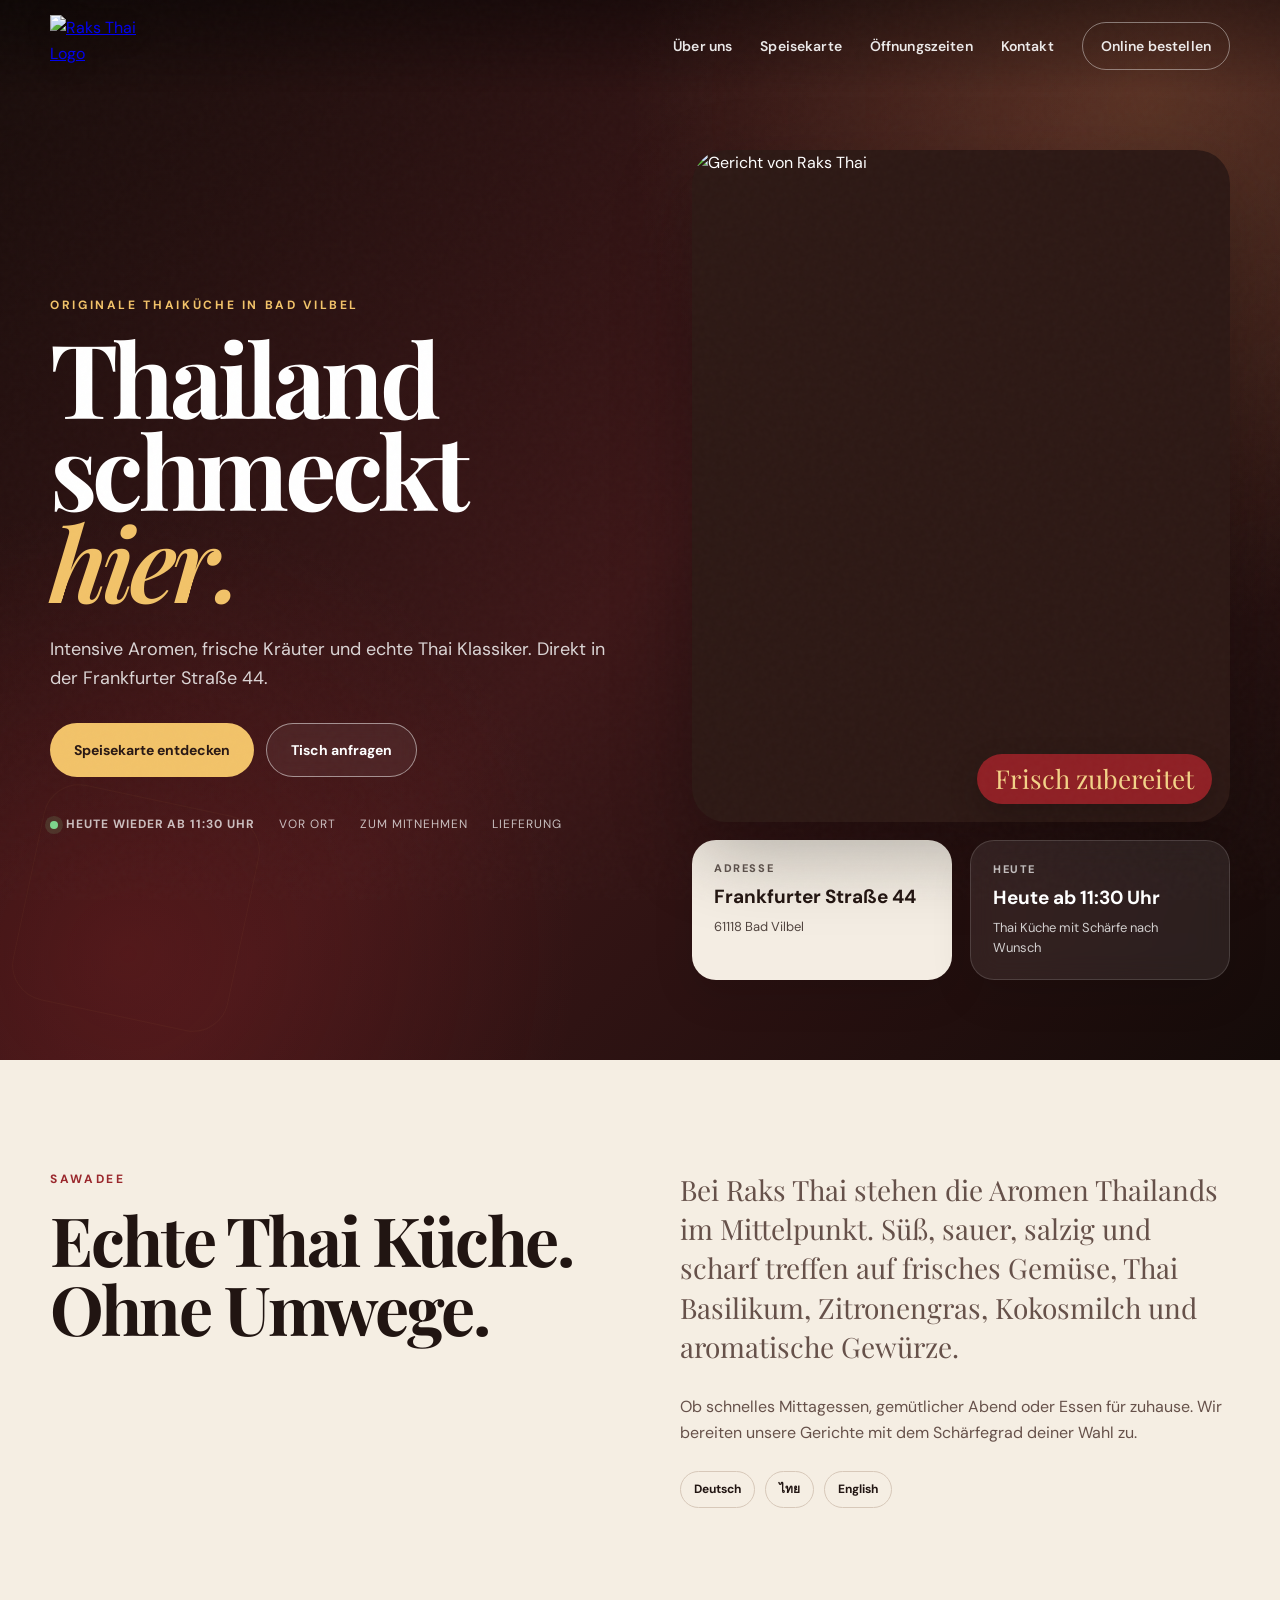
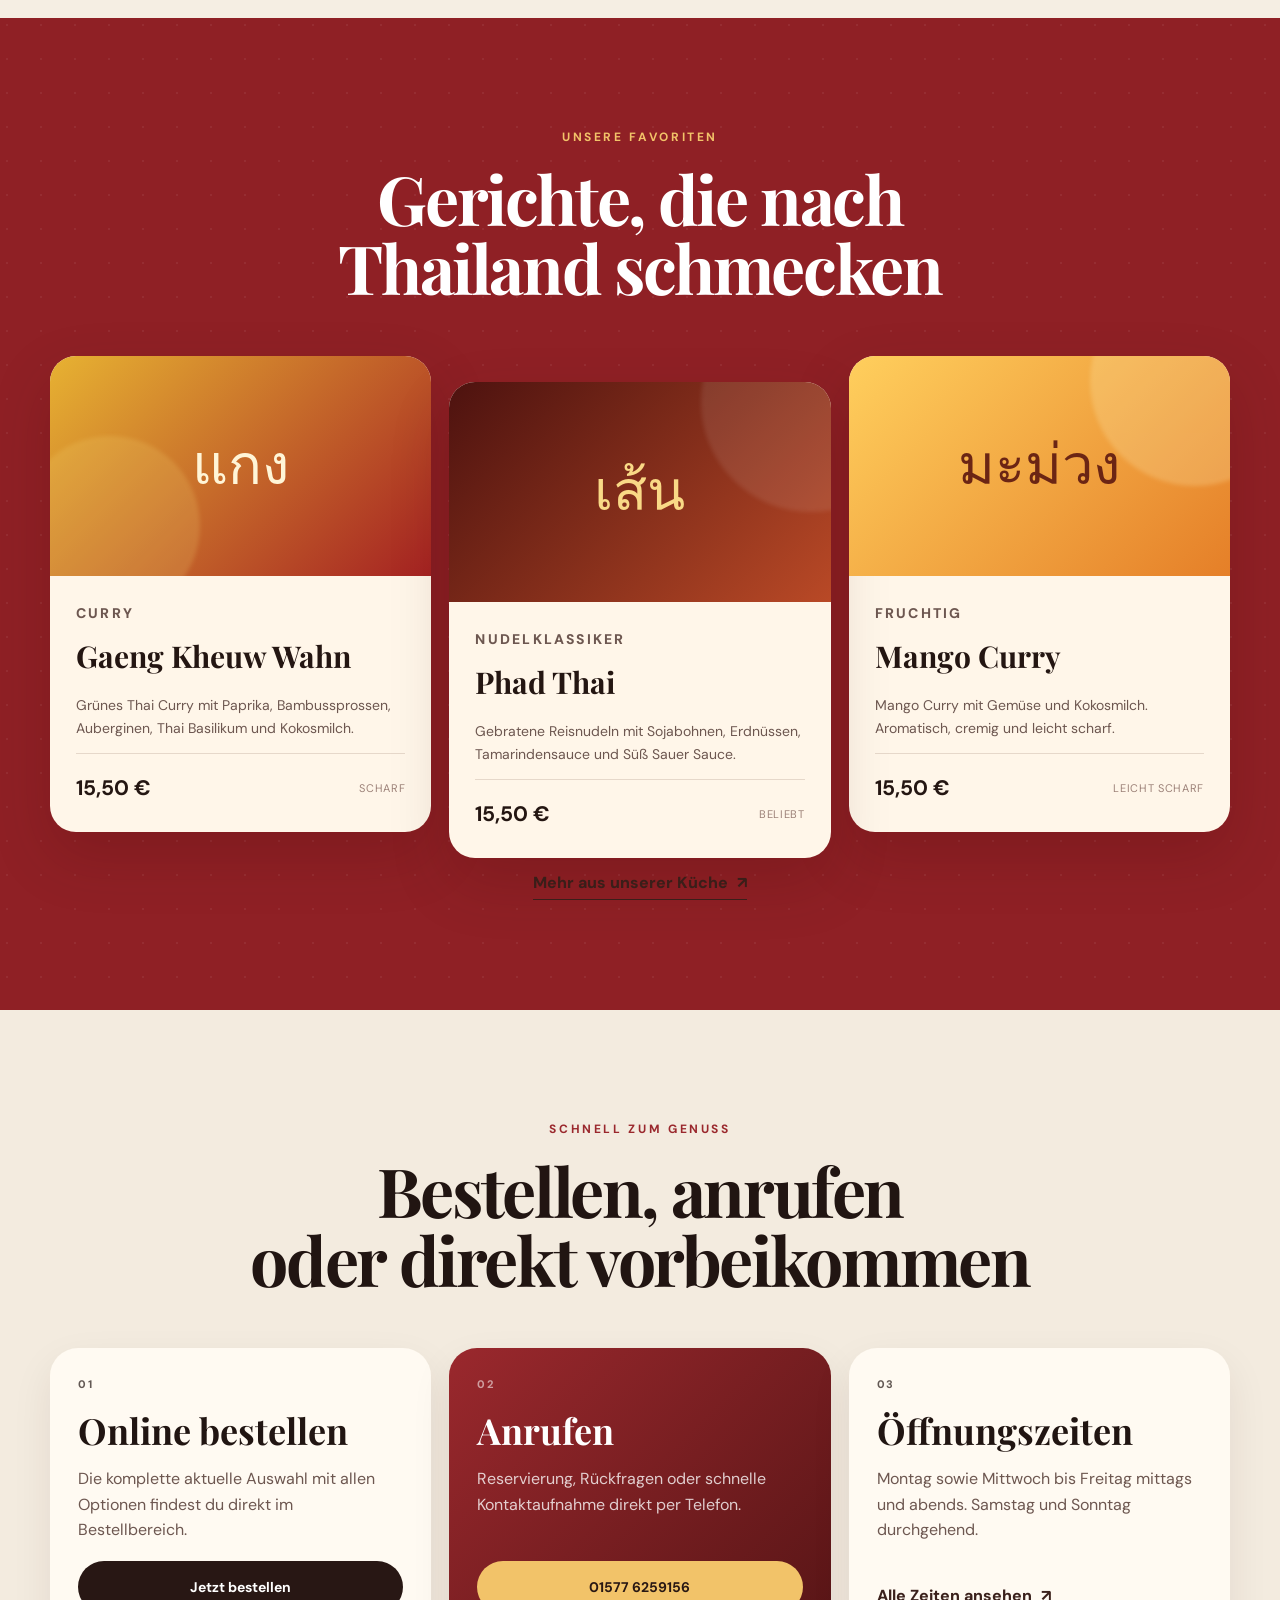
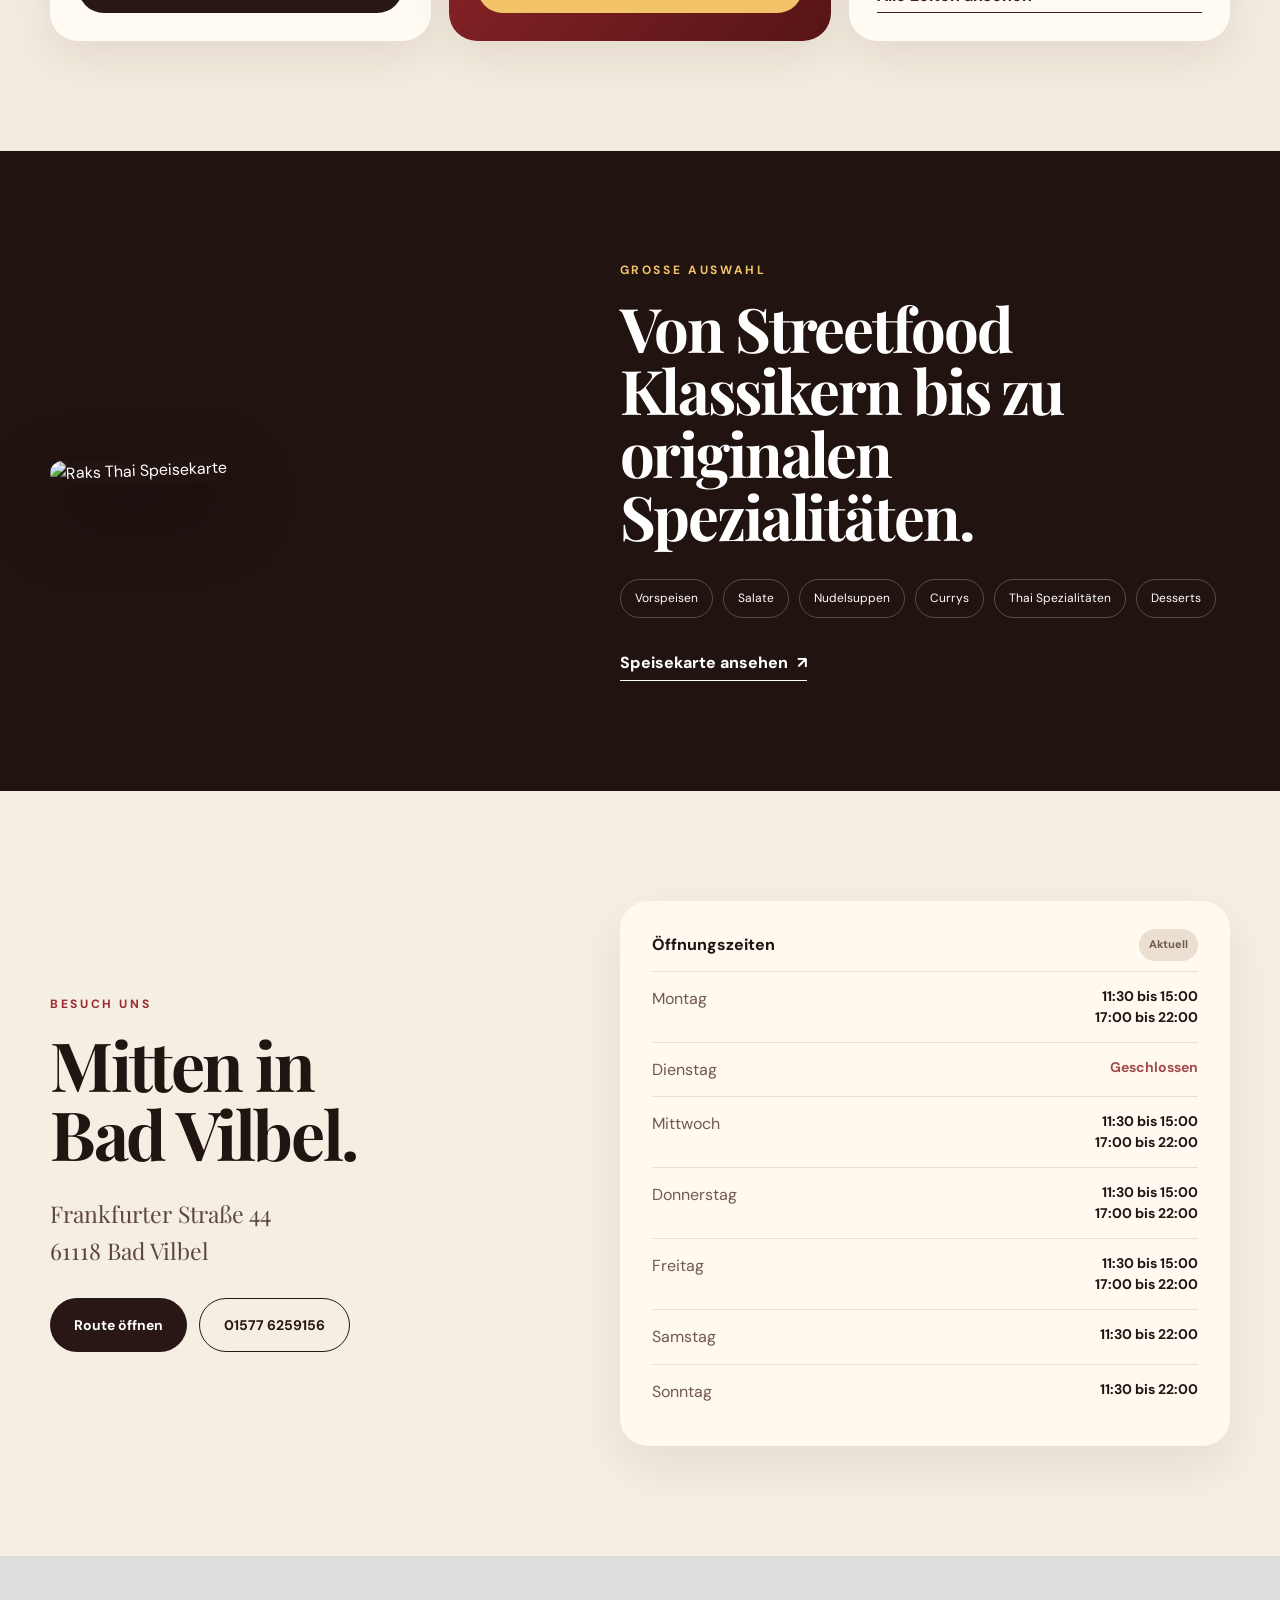
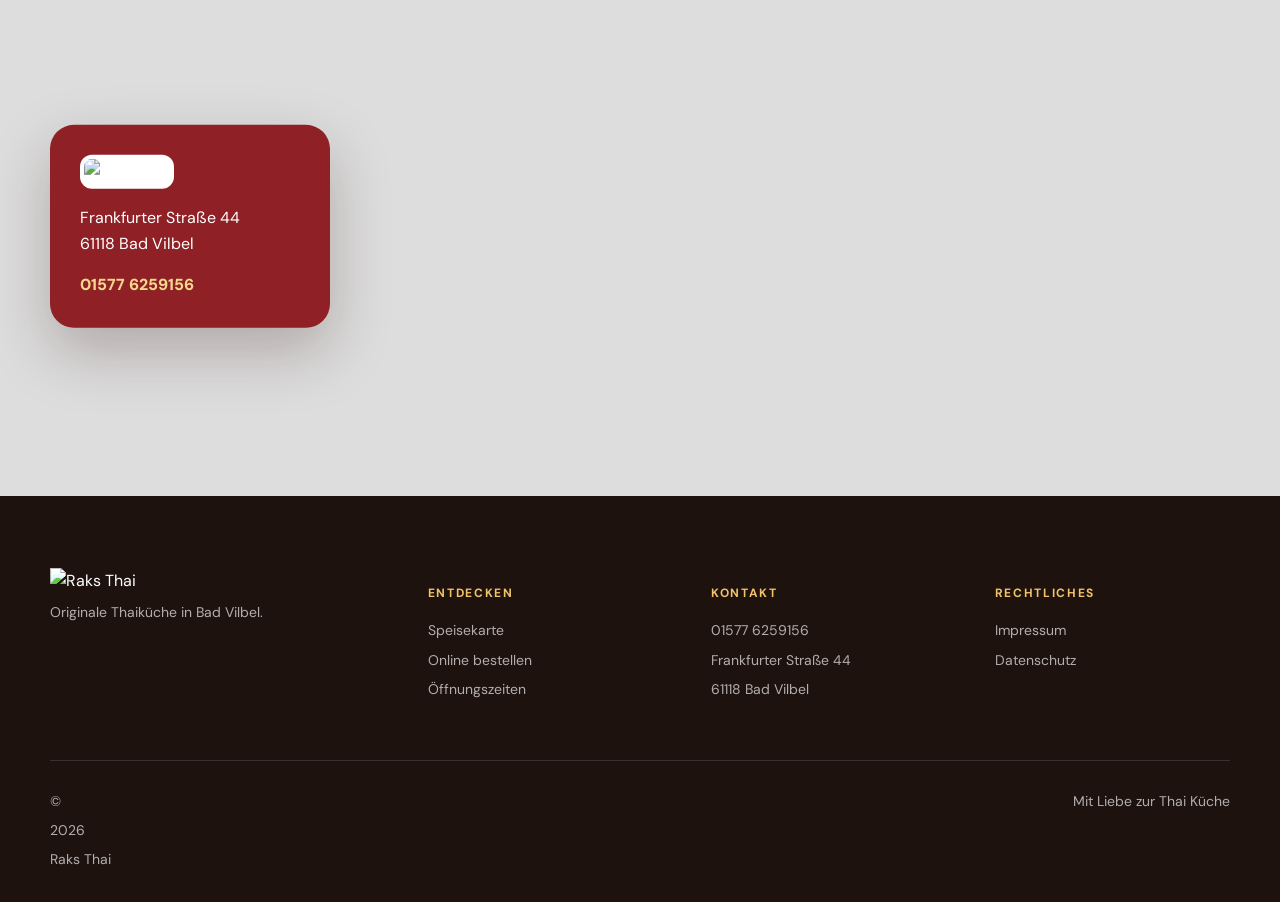
==== commit 20b96cac: "Bust frontend cache for header fixes" ====
--- a/index.html
+++ b/index.html
@@ -14,7 +14,7 @@
   <link rel="preconnect" href="https://fonts.gstatic.com" crossorigin>
   <link href="https://fonts.googleapis.com/css2?family=DM+Sans:wght@400;500;600;700&family=Playfair+Display:wght@600;700&display=swap" rel="stylesheet">
   <link rel="icon" href="https://static.lieferando.de/images/restaurants/de/RN5QORRN/logo_465x320.png">
-  <link rel="stylesheet" href="/assets/styles.css">
+  <link rel="stylesheet" href="/assets/styles.css?v=20260930-4">
   <script type="application/ld+json">
   {
     "@context":"https://schema.org",
@@ -290,6 +290,6 @@
     <a class="mobile-primary" href="https://www.raks-thai-thailndisches-restaurant-bad-vilbel.de/" target="_blank" rel="noopener">Bestellen</a>
   </div>
 
-  <script src="/assets/app.js" defer></script>
+  <script src="/assets/app.js?v=20260930-4" defer></script>
 </body>
 </html>
--- a/assets/styles.css
+++ b/assets/styles.css
@@ -1,3 +1,258 @@
 *{box-sizing:border-box}html{scroll-behavior:smooth}body{margin:0;font-family:"DM Sans",system-ui,sans-serif;color:#211512;background:#f5eee3;line-height:1.6}.grain{position:fixed;inset:0;pointer-events:none;z-index:99;opacity:.04;background-image:url("data:image/svg+xml,%3Csvg viewBox='0 0 180 180' xmlns='http://www.w3.org/2000/svg'%3E%3Cfilter id='n'%3E%3CfeTurbulence type='fractalNoise' baseFrequency='.9' numOctaves='3' stitchTiles='stitch'/%3E%3C/filter%3E%3Crect width='100%25' height='100%25' filter='url(%23n)' opacity='.55'/%3E%3C/svg%3E")}.container{width:min(1180px,calc(100% - 48px));margin:auto}.section{padding:110px 0}.site-header{position:fixed;top:0;left:0;right:0;height:92px;z-index:60;display:flex;align-items:center;justify-content:space-between;padding:0 max(24px,calc((100vw - 1180px)/2));transition:.35s;background:linear-gradient(180deg,rgba(0,0,0,.38),transparent)}.site-header.scrolled,.site-header.solid{height:76px;background:rgba(32,18,15,.95);backdrop-filter:blur(16px);box-shadow:0 12px 35px rgba(0,0,0,.12)}.brand{display:flex;align-items:center;width:120px;height:62px}.brand img{width:100%;height:100%;object-fit:contain;filter:drop-shadow(0 4px 12px rgba(0,0,0,.16))}.main-nav{display:flex;align-items:center;gap:28px}.main-nav a{color:#fff;text-decoration:none;font-size:14px;font-weight:600;letter-spacing:.01em;opacity:.9}.main-nav a:hover,.main-nav a.active{opacity:1}.main-nav .nav-cta{border:1px solid rgba(255,255,255,.45);padding:12px 18px;border-radius:999px}.nav-toggle{display:none;background:none;border:0;width:42px;height:42px;position:relative}.nav-toggle span{position:absolute;left:8px;right:8px;height:2px;background:#fff}.nav-toggle span:first-child{top:15px}.nav-toggle span:last-child{top:25px}.hero{height:min(920px,100svh);min-height:720px;position:relative;display:flex;align-items:flex-end;overflow:hidden;background:#2a1713;color:#fff}.hero-media{position:absolute;inset:0;background:url("https://images-cdn.sellwerk.de/?format=jpeg&src=https%3A%2F%2Fimages.sellwerk.de%2Fcompanyimages%2F22cda098-b34c-4982-bbed-6cd70a6746fd%2F3be06e73-dcd8-406e-a122-ca9f0f083977-original&width=2400") center/cover no-repeat;transform:scale(1.025);animation:heroZoom 14s ease-out forwards}@keyframes heroZoom{to{transform:scale(1.08)}}.hero-shade{position:absolute;inset:0;background:linear-gradient(90deg,rgba(22,10,8,.82) 0%,rgba(22,10,8,.57) 42%,rgba(22,10,8,.1) 76%),linear-gradient(0deg,rgba(20,9,7,.76),transparent 60%)}.thai-mark{position:absolute;color:rgba(255,210,106,.13);font-family:serif;font-size:clamp(130px,19vw,310px);right:3%;top:11%;line-height:1;transform:rotate(-7deg)}.hero-content{position:relative;z-index:2;padding-bottom:92px}.eyebrow{text-transform:uppercase;letter-spacing:.22em;font-weight:700;font-size:12px;color:#f2c369;margin:0 0 16px}.eyebrow.dark{color:#9a282d}.hero h1,.menu-hero h1{font-family:"Playfair Display",serif;font-size:clamp(62px,9vw,126px);line-height:.88;letter-spacing:-.045em;margin:0;max-width:900px;font-weight:700}.hero h1 em,.menu-hero h1 em{color:#f2c369;font-style:italic;font-weight:600}.hero-copy{max-width:560px;font-size:18px;color:rgba(255,255,255,.82);margin:28px 0 30px}.hero-actions,.visit-buttons{display:flex;gap:12px;flex-wrap:wrap}.btn{display:inline-flex;align-items:center;justify-content:center;padding:15px 24px;border-radius:999px;text-decoration:none;font-weight:700;font-size:14px;transition:.25s}.btn:hover{transform:translateY(-2px)}.btn-primary{background:#f2c369;color:#291814}.btn-ghost{border:1px solid rgba(255,255,255,.5);color:#fff;background:rgba(255,255,255,.06);backdrop-filter:blur(8px)}.btn-dark{background:#281714;color:#fff}.btn-outline-dark{border:1px solid #281714;color:#281714}.hero-meta{display:flex;gap:24px;align-items:center;margin-top:38px;color:rgba(255,255,255,.72);font-size:12px;text-transform:uppercase;letter-spacing:.08em}.hero-meta div{display:flex;align-items:center;gap:8px}.dot{width:8px;height:8px;border-radius:50%;background:#7dd68d;box-shadow:0 0 0 5px rgba(125,214,141,.15)}.scroll-hint{position:absolute;right:36px;bottom:36px;z-index:4;color:#fff;text-decoration:none;font-size:12px;letter-spacing:.1em;text-transform:uppercase;writing-mode:vertical-rl;display:flex;align-items:center;gap:10px}.scroll-hint span{font-size:18px}.split{display:grid;grid-template-columns:1fr 1fr;gap:80px;align-items:start}.section-heading h2,.order-copy h2,.visit-copy h2,.menu-preview-copy h2,.full-menu-cta h2{font-family:"Playfair Display",serif;font-size:clamp(42px,5.3vw,76px);line-height:1.02;letter-spacing:-.035em;margin:0}.intro-copy .lead{font-family:"Playfair Display",serif;font-size:28px;line-height:1.4;margin-top:0}.intro-copy p{color:#66514a}.mini-features{display:flex;gap:10px;margin-top:26px}.mini-features span{border:1px solid #d7c8b9;border-radius:99px;padding:8px 13px;font-size:12px;font-weight:700}.signatures{background:#8f2025;color:#fff;position:relative;overflow:hidden}.signatures:before{content:"";position:absolute;inset:0;opacity:.06;background-image:radial-gradient(circle at 20% 20%,#fff 0 1px,transparent 1px);background-size:34px 34px}.centered{text-align:center;position:relative}.centered h2{margin-inline:auto}.dish-grid{display:grid;grid-template-columns:1.25fr .875fr .875fr;gap:18px;margin-top:54px;position:relative}.dish-card{background:#fff6e9;color:#241612;border-radius:26px;overflow:hidden;box-shadow:0 24px 60px rgba(53,5,8,.17);display:flex;flex-direction:column}.dish-photo{height:280px;background-size:cover;background-position:center;position:relative}.dish-featured .dish-photo{height:350px}.photo-main{background-image:url("https://images-cdn.sellwerk.de/?format=jpeg&src=https%3A%2F%2Fimages.sellwerk.de%2Fcompanyimages%2F22cda098-b34c-4982-bbed-6cd70a6746fd%2F3be06e73-dcd8-406e-a122-ca9f0f083977-original&width=2400")}.dish-badge{position:absolute;top:18px;left:18px;background:#f2c369;color:#2a1713;border-radius:99px;padding:8px 12px;font-size:11px;font-weight:800;text-transform:uppercase;letter-spacing:.06em}.dish-illustration{height:280px;display:grid;place-items:center;position:relative;overflow:hidden}.dish-illustration:before,.dish-illustration:after{content:"";position:absolute;border-radius:50%;filter:blur(2px)}.dish-illustration span{font-family:serif;font-size:56px;position:relative;z-index:2}.dish-illustration.curry{background:linear-gradient(135deg,#e7b232,#a52222);color:#fff5d7}.dish-illustration.curry:before{width:180px;height:180px;background:#f8de78;opacity:.18;left:-30px;bottom:-40px}.dish-illustration.mango{background:linear-gradient(135deg,#ffcf5d,#e57f28);color:#6b2514}.dish-illustration.mango:after{width:210px;height:210px;background:#fff5bf;opacity:.22;right:-70px;top:-80px}.dish-info{padding:26px}.dish-kicker{color:#9a282d;text-transform:uppercase;letter-spacing:.16em;font-size:11px;font-weight:800;margin:0 0 8px}.dish-info h3{font-family:"Playfair Display",serif;font-size:30px;margin:0 0 10px}.dish-info p{color:#6d5750;font-size:14px}.dish-bottom{margin-top:auto;padding-top:18px;border-top:1px solid #e6d8ca;display:flex;justify-content:space-between;align-items:center}.dish-bottom strong{font-size:21px}.dish-bottom span{font-size:11px;text-transform:uppercase;letter-spacing:.06em;color:#9c8178}.section-cta{text-align:center;margin-top:38px}.text-link{display:inline-flex;gap:9px;align-items:center;color:#3b211c;font-weight:800;text-decoration:none;border-bottom:1px solid currentColor;padding-bottom:4px}.text-link.light{color:#fff}.order-band{background:#f4ecdf}.order-grid{display:grid;grid-template-columns:1.05fr .95fr;gap:72px;align-items:center}.order-visual{position:relative}.order-visual img{width:100%;height:600px;object-fit:cover;border-radius:160px 26px 26px 26px}.order-stamp{position:absolute;right:-28px;bottom:58px;width:136px;height:136px;border-radius:50%;background:#8f2025;color:#f5d98f;display:grid;place-items:center;text-align:center;font-family:"Playfair Display",serif;font-size:22px;line-height:1.1;transform:rotate(8deg);box-shadow:0 15px 40px rgba(72,20,18,.2)}.order-copy p:not(.eyebrow){color:#66514a;max-width:500px;margin:24px 0}.menu-preview{background:#201310;color:#fff}.menu-preview-grid{display:grid;grid-template-columns:.9fr 1.1fr;align-items:center;gap:70px}.menu-shot{position:relative}.menu-shot img{width:100%;height:610px;object-fit:cover;object-position:center;border-radius:24px;transform:rotate(-2deg);box-shadow:0 28px 70px rgba(0,0,0,.35)}.menu-preview-copy h2{font-size:clamp(38px,4.8vw,68px)}.menu-categories{display:flex;flex-wrap:wrap;gap:10px;margin:32px 0}.menu-categories span{border:1px solid rgba(255,255,255,.24);border-radius:999px;padding:9px 14px;font-size:12px}.visit{background:#f5eee3}.visit-grid{display:grid;grid-template-columns:.9fr 1.1fr;gap:70px;align-items:center}.address{font-family:"Playfair Display",serif;font-size:23px;margin:28px 0;color:#5d4740}.hours-card{background:#fff9ef;border-radius:28px;padding:28px 32px;box-shadow:0 20px 50px rgba(55,25,15,.08)}.hours-top{display:flex;justify-content:space-between;align-items:center;margin-bottom:10px;font-weight:800}.open-pill{font-size:11px;border-radius:99px;background:#eadfd0;padding:7px 10px;color:#735c52}.open-pill.is-open{background:#d7efda;color:#256537}.hours-list>div{display:grid;grid-template-columns:1fr 1.5fr;padding:14px 0;border-top:1px solid #eadfd1}.hours-list span{color:#705950}.hours-list strong{font-size:14px;text-align:right;line-height:1.5}.hours-list .closed strong{color:#a34b4b}.map-wrap{height:540px;position:relative;background:#ddd}.map-wrap iframe{width:100%;height:100%;border:0;filter:grayscale(.35) contrast(1.06)}.map-card{position:absolute;left:max(24px,calc((100vw - 1180px)/2));top:50%;transform:translateY(-50%);background:#8f2025;color:#fff;padding:30px;border-radius:24px;width:280px;box-shadow:0 24px 60px rgba(46,10,10,.25)}.map-card img{width:120px;background:#fff;border-radius:12px;padding:4px}.map-card a{color:#f5d88e;font-weight:800;text-decoration:none}.footer{background:#1e120f;color:#fff;padding:72px 0 24px}.footer-grid{display:grid;grid-template-columns:1.4fr repeat(3,1fr);gap:48px}.footer-brand img{width:150px;filter:brightness(1.15)}.footer h4{font-size:12px;text-transform:uppercase;letter-spacing:.14em;color:#f2c369}.footer a,.footer span,.footer p{display:block;color:rgba(255,255,255,.66);text-decoration:none;font-size:14px;margin:7px 0}.footer a:hover{color:#fff}.footer-bottom{border-top:1px solid rgba(255,255,255,.12);margin-top:52px;padding-top:22px;display:flex;justify-content:space-between;gap:20px}.footer.compact{padding:30px 0}.footer.compact .footer-bottom{margin:0;border:0;padding:0}.mobile-actions{display:none}.reveal{opacity:0;transform:translateY(24px);transition:opacity .7s ease,transform .7s ease}.reveal.visible{opacity:1;transform:none}.menu-page{background:#f7efe4}.menu-hero{background:#8f2025;color:#fff;padding:180px 0 90px;position:relative;overflow:hidden}.menu-hero:after{content:"ไทย";position:absolute;right:4%;bottom:-30px;font-family:serif;font-size:220px;color:rgba(255,255,255,.06)}.menu-hero p:last-child{max-width:600px;color:rgba(255,255,255,.75);font-size:17px;margin-top:24px}.menu-tabs-wrap{position:sticky;top:76px;z-index:30;background:rgba(247,239,228,.92);backdrop-filter:blur(14px);border-bottom:1px solid #e1d5c6}.menu-tabs{display:flex;gap:8px;overflow:auto;padding-top:14px;padding-bottom:14px}.menu-tabs button{white-space:nowrap;border:1px solid #d7c8b8;background:transparent;border-radius:999px;padding:9px 14px;font:inherit;font-size:12px;font-weight:800;color:#694f46;cursor:pointer}.menu-tabs button.active{background:#8f2025;border-color:#8f2025;color:#fff}.menu-list-section{padding-top:70px}.menu-note{display:flex;gap:16px;align-items:center;background:#fff8ed;border-radius:18px;padding:18px 22px;margin-bottom:60px}.menu-note span{font-size:24px}.menu-note p{margin:0;color:#6d574e}.menu-section-block{margin:70px 0}.menu-section-title{display:flex;gap:18px;align-items:baseline;border-bottom:2px solid #2a1915;padding-bottom:18px}.menu-section-title span{color:#a83b3e;font-weight:800}.menu-section-title h2{font-family:"Playfair Display",serif;font-size:42px;margin:0}.menu-items{display:grid;grid-template-columns:1fr 1fr;column-gap:50px}.menu-items article{display:flex;justify-content:space-between;gap:20px;padding:24px 0;border-bottom:1px solid #dfd1c2}.menu-items h3{margin:0 0 5px;font-family:"Playfair Display",serif;font-size:22px}.menu-items h3 span{font-family:"DM Sans",sans-serif;font-size:9px;text-transform:uppercase;letter-spacing:.08em;background:#f0c46c;padding:5px 7px;border-radius:99px;vertical-align:middle;margin-left:6px}.menu-items p{margin:0;color:#7a6258;font-size:14px}.menu-items strong{white-space:nowrap;font-size:16px}.menu-highlight{position:relative}.menu-highlight:before{content:"";position:absolute;left:-14px;top:18px;bottom:18px;width:3px;border-radius:9px;background:#8f2025}.full-menu-cta{margin-top:90px;background:#e8c271;border-radius:28px;padding:48px;display:flex;align-items:center;justify-content:space-between;gap:40px}.full-menu-cta h2{font-size:42px}.full-menu-cta p{max-width:650px}.legal-page{background:#f5eee3}.legal-main{padding-top:150px;padding-bottom:100px}.legal-main h1{font-family:"Playfair Display",serif;font-size:70px;margin:0 0 30px}.legal-card{background:#fff9ef;border-radius:28px;padding:42px;max-width:820px;margin-bottom:32px}.legal-card h2{font-family:"Playfair Display",serif;margin-top:28px}.legal-card h2:first-child{margin-top:0}.legal-card a{color:#8f2025}.legal-note{margin-top:30px;padding-top:20px;border-top:1px solid #e6d9ca;color:#836b60;font-size:13px}
 @media (max-width:900px){.section{padding:80px 0}.container{width:min(100% - 32px,1180px)}.site-header{height:74px;padding:0 16px}.brand{width:96px;height:54px}.nav-toggle{display:block;z-index:3}.main-nav{position:fixed;inset:0;background:#251411;display:flex;flex-direction:column;justify-content:center;align-items:center;gap:22px;transform:translateY(-100%);transition:.35s}.main-nav.open{transform:none}.main-nav a{font-size:22px}.main-nav .nav-cta{font-size:16px}.hero{min-height:760px}.hero-content{padding-bottom:110px}.hero h1{font-size:clamp(58px,17vw,92px)}.hero-copy{font-size:16px}.hero-meta{gap:12px;flex-wrap:wrap}.hero-meta div{font-size:10px}.scroll-hint{display:none}.split,.order-grid,.menu-preview-grid,.visit-grid{grid-template-columns:1fr;gap:42px}.dish-grid{grid-template-columns:1fr}.dish-featured .dish-photo,.dish-photo,.dish-illustration{height:280px}.order-visual img{height:480px;border-radius:100px 22px 22px 22px}.order-stamp{right:10px;width:112px;height:112px;font-size:18px}.menu-preview-grid{display:flex;flex-direction:column-reverse}.menu-shot img{height:480px}.footer-grid{grid-template-columns:1fr 1fr}.map-card{top:auto;bottom:20px;transform:none;left:16px;right:16px;width:auto}.mobile-actions{position:fixed;left:12px;right:12px;bottom:12px;z-index:80;display:grid;grid-template-columns:.85fr 1.15fr;gap:8px;background:rgba(31,18,15,.94);backdrop-filter:blur(16px);padding:7px;border-radius:999px;box-shadow:0 16px 50px rgba(0,0,0,.28)}.mobile-actions a{text-align:center;text-decoration:none;color:#fff;font-size:13px;font-weight:800;padding:12px;border-radius:999px}.mobile-actions .mobile-primary{background:#f2c369;color:#271612}.footer{padding-bottom:92px}.menu-items{grid-template-columns:1fr}.full-menu-cta{flex-direction:column;align-items:flex-start;padding:32px}.menu-hero{padding:140px 0 70px}.menu-hero h1{font-size:clamp(56px,16vw,90px)}.menu-tabs-wrap{top:74px}.footer.compact{padding-bottom:90px}.legal-main h1{font-size:54px}.legal-card{padding:28px}}
-@media (max-width:580px){.hero{min-height:700px}.hero-content{padding-bottom:95px}.hero-actions .btn{width:100%}.hero-meta div:nth-child(n+3){display:none}.section-heading h2,.order-copy h2,.visit-copy h2,.menu-preview-copy h2{font-size:42px}.intro-copy .lead{font-size:23px}.dish-info{padding:22px}.footer-grid{grid-template-columns:1fr}.footer-bottom{flex-direction:column}.map-wrap{height:620px}.menu-section-title h2{font-size:32px}.menu-items article{padding:20px 0}.menu-items h3{font-size:20px}.full-menu-cta h2{font-size:34px}}+@media (max-width:580px){.hero{min-height:700px}.hero-content{padding-bottom:95px}.hero-actions .btn{width:100%}.hero-meta div:nth-child(n+3){display:none}.section-heading h2,.order-copy h2,.visit-copy h2,.menu-preview-copy h2{font-size:42px}.intro-copy .lead{font-size:23px}.dish-info{padding:22px}.footer-grid{grid-template-columns:1fr}.footer-bottom{flex-direction:column}.map-wrap{height:620px}.menu-section-title h2{font-size:32px}.menu-items article{padding:20px 0}.menu-items h3{font-size:20px}.full-menu-cta h2{font-size:34px}}
+
+/* Premium mobile refresh: hero quality, unique sections, sticky menu */
+.hero{
+  height:auto;
+  min-height:0;
+  position:relative;
+  display:block;
+  overflow:hidden;
+  padding:150px 0 80px;
+  background:
+    radial-gradient(circle at 90% 10%,rgba(242,195,105,.16),transparent 35%),
+    radial-gradient(circle at 10% 90%,rgba(143,32,37,.30),transparent 30%),
+    linear-gradient(135deg,#180d0b 0%,#3d1718 52%,#140b09 100%);
+  color:#fff;
+}
+.hero-ornament{position:absolute;left:2%;bottom:4%;width:220px;height:220px;border:1px solid rgba(242,195,105,.5);border-radius:36px;transform:rotate(12deg);opacity:.08}
+.hero-shell{display:grid;grid-template-columns:minmax(0,1.05fr) minmax(360px,.95fr);gap:48px;align-items:center;position:relative;z-index:2}
+.hero-copy-wrap h1{font-family:"Playfair Display",serif;font-size:clamp(64px,8vw,118px);line-height:.9;letter-spacing:-.045em;margin:0;max-width:760px}
+.hero-copy-wrap h1 em{color:#f2c369;font-style:italic;font-weight:600}
+.hero-visual{display:grid;gap:18px}
+.hero-photo-card{position:relative;overflow:hidden;border-radius:34px;background:#2d1915;box-shadow:0 30px 80px rgba(0,0,0,.28)}
+.hero-photo-card img{display:block;width:100%;aspect-ratio:4/5;object-fit:cover;object-position:center}
+.hero-photo-label{position:absolute;right:18px;bottom:18px;background:#8f2025;color:#f3d388;border-radius:999px;padding:12px 18px;font-family:"Playfair Display",serif;font-size:26px;line-height:1;box-shadow:0 12px 30px rgba(0,0,0,.18)}
+.hero-mini-grid{display:grid;grid-template-columns:1fr 1fr;gap:18px}
+.hero-mini-card{border-radius:24px;background:rgba(255,249,239,.95);color:#241612;padding:20px 22px;box-shadow:0 16px 40px rgba(0,0,0,.12)}
+.hero-mini-card.dark{background:rgba(255,255,255,.08);backdrop-filter:blur(14px);color:#fff;border:1px solid rgba(255,255,255,.14)}
+.hero-mini-card span{display:block;text-transform:uppercase;letter-spacing:.14em;font-size:11px;font-weight:800;opacity:.7}
+.hero-mini-card strong{display:block;font-size:19px;line-height:1.2;margin-top:8px}
+.hero-mini-card p{margin:8px 0 0;font-size:13px;opacity:.78}
+
+.no-photo-grid{grid-template-columns:repeat(3,1fr)}
+.no-photo-grid .dish-illustration{height:220px}
+.dish-card.dish-accent{transform:translateY(26px)}
+.dish-illustration.noodles{background:linear-gradient(135deg,#4d120f,#b94926);color:#f9d986}
+.dish-illustration.noodles:after{content:"";position:absolute;width:220px;height:220px;border-radius:50%;background:rgba(255,255,255,.09);right:-90px;top:-90px}
+
+.service-band{background:#f3ebdf}
+.service-grid{display:grid;grid-template-columns:repeat(3,1fr);gap:18px;margin-top:54px}
+.service-card{background:#fffaf2;border-radius:28px;padding:28px;box-shadow:0 16px 40px rgba(53,5,8,.08);display:flex;flex-direction:column;gap:18px}
+.service-card.highlight{background:linear-gradient(135deg,#9a282d,#571516);color:#fff}
+.service-card small{display:block;text-transform:uppercase;letter-spacing:.14em;font-size:11px;font-weight:800;opacity:.7}
+.service-card h3{font-family:"Playfair Display",serif;font-size:36px;line-height:1.02;margin:0}
+.service-card p{color:#6d5750;margin:0;flex:1}
+.service-card.highlight p,.service-card.highlight small{color:rgba(255,255,255,.78)}
+
+.menu-tabs-wrap{position:sticky;top:84px;z-index:30;background:transparent;padding:18px 0 0;border:0;backdrop-filter:none}
+.menu-tabs{display:flex;gap:10px;overflow:auto;padding:12px;border-radius:999px;background:rgba(32,18,15,.92);backdrop-filter:blur(14px);box-shadow:0 16px 40px rgba(0,0,0,.12);scrollbar-width:none}
+.menu-tabs::-webkit-scrollbar{display:none}
+.menu-tabs button{white-space:nowrap;border:1px solid rgba(255,255,255,.10);background:rgba(255,255,255,.05);border-radius:999px;padding:11px 16px;font:inherit;font-size:12px;font-weight:800;color:#f5ebdf;cursor:pointer;transition:.2s}
+.menu-tabs button.active{background:#f2c369;border-color:#f2c369;color:#221612;box-shadow:0 8px 20px rgba(242,195,105,.28)}
+
+@media (max-width:1024px){
+  .hero-shell{grid-template-columns:1fr}
+  .hero{padding-top:130px}
+  .no-photo-grid,.service-grid{grid-template-columns:1fr 1fr}
+  .dish-card.dish-accent{transform:none}
+}
+@media (max-width:900px){
+  .hero{min-height:0;padding:120px 0 70px}
+  .hero-shell{gap:28px}
+  .hero-copy-wrap h1{font-size:clamp(58px,17vw,92px);max-width:none}
+  .hero-photo-card img{aspect-ratio:4/4.2}
+  .hero-mini-grid{grid-template-columns:1fr}
+  .menu-tabs-wrap{top:74px}
+}
+@media (max-width:680px){
+  .no-photo-grid,.service-grid{grid-template-columns:1fr}
+  .service-card h3{font-size:30px}
+}
+@media (max-width:580px){
+  .hero-copy-wrap h1{font-size:clamp(54px,18vw,82px)}
+  .hero-photo-label{font-size:22px;padding:12px 16px}
+}
+
+
+/* Mobile hotfix 2026-09-30: prevent hidden nav bleed and preserve food photo */
+@media (max-width:900px){
+  .site-header,
+  .site-header.scrolled,
+  .site-header.solid{
+    height:74px;
+    background:rgba(30,18,15,.97);
+    backdrop-filter:none;
+    -webkit-backdrop-filter:none;
+    box-shadow:0 10px 28px rgba(0,0,0,.16);
+    overflow:visible;
+  }
+
+  .site-header .brand{
+    position:relative;
+    z-index:72;
+  }
+
+  .site-header .nav-toggle{
+    position:relative;
+    z-index:73;
+  }
+
+  .site-header .main-nav{
+    position:absolute;
+    top:0;
+    left:0;
+    width:100vw;
+    height:100dvh;
+    min-height:100svh;
+    inset:auto;
+    display:flex;
+    flex-direction:column;
+    align-items:center;
+    justify-content:center;
+    gap:24px;
+    padding:96px 24px 34px;
+    background:linear-gradient(155deg,#1f100e 0%,#471719 100%);
+    transform:translate3d(0,-110%,0);
+    opacity:0;
+    visibility:hidden;
+    overflow:hidden;
+    transition:transform .36s ease,opacity .25s ease,visibility .36s;
+    box-shadow:none;
+  }
+
+  .site-header .main-nav.open{
+    transform:translate3d(0,0,0);
+    opacity:1;
+    visibility:visible;
+  }
+
+  .site-header .main-nav a{
+    display:block;
+    width:min(330px,85vw);
+    text-align:center;
+    font-size:21px;
+    line-height:1.2;
+    padding:8px 14px;
+  }
+
+  .site-header .main-nav .nav-cta{
+    margin-top:10px;
+    padding:15px 22px;
+    border-color:transparent;
+    background:#f2c369;
+    color:#261511;
+  }
+
+  body.nav-open{
+    overflow:hidden;
+  }
+
+  .hero{
+    padding:116px 0 62px;
+  }
+
+  .hero-shell{
+    display:flex;
+    flex-direction:column;
+    gap:32px;
+  }
+
+  .hero-copy-wrap{
+    width:100%;
+  }
+
+  .hero-copy-wrap h1{
+    font-size:clamp(56px,14.5vw,74px);
+    line-height:.91;
+    letter-spacing:-.04em;
+  }
+
+  .hero-copy{
+    margin-top:22px;
+  }
+
+  .hero-meta{
+    margin-top:26px;
+  }
+
+  .hero-visual{
+    width:100%;
+    gap:12px;
+  }
+
+  .hero-photo-card{
+    width:100%;
+    border-radius:24px;
+  }
+
+  .hero-photo-card img{
+    width:100%;
+    height:auto;
+    aspect-ratio:16/9;
+    object-fit:cover;
+    object-position:50% 48%;
+  }
+
+  .hero-photo-label{
+    right:12px;
+    bottom:12px;
+    font-size:18px;
+    padding:10px 14px;
+  }
+
+  .hero-mini-grid{
+    display:grid;
+    grid-template-columns:1fr 1fr;
+    gap:10px;
+  }
+
+  .hero-mini-card{
+    padding:16px;
+    border-radius:18px;
+  }
+
+  .hero-mini-card strong{
+    font-size:15px;
+  }
+
+  .hero-mini-card p{
+    font-size:11px;
+  }
+
+  .menu-tabs-wrap{
+    top:74px;
+    padding-top:10px;
+  }
+
+  .menu-tabs{
+    width:calc(100% - 16px);
+    margin:0 auto;
+    padding:8px;
+    border-radius:22px;
+    background:rgba(30,18,15,.96);
+  }
+}
+
+@media (max-width:580px){
+  .hero{
+    padding-top:108px;
+  }
+
+  .hero-copy-wrap h1{
+    font-size:clamp(54px,14vw,68px);
+  }
+
+  .hero-mini-grid{
+    grid-template-columns:1fr;
+  }
+
+  .hero-mini-card.dark{
+    display:none;
+  }
+
+  .hero-meta div:nth-child(n+3){
+    display:none;
+  }
+}
